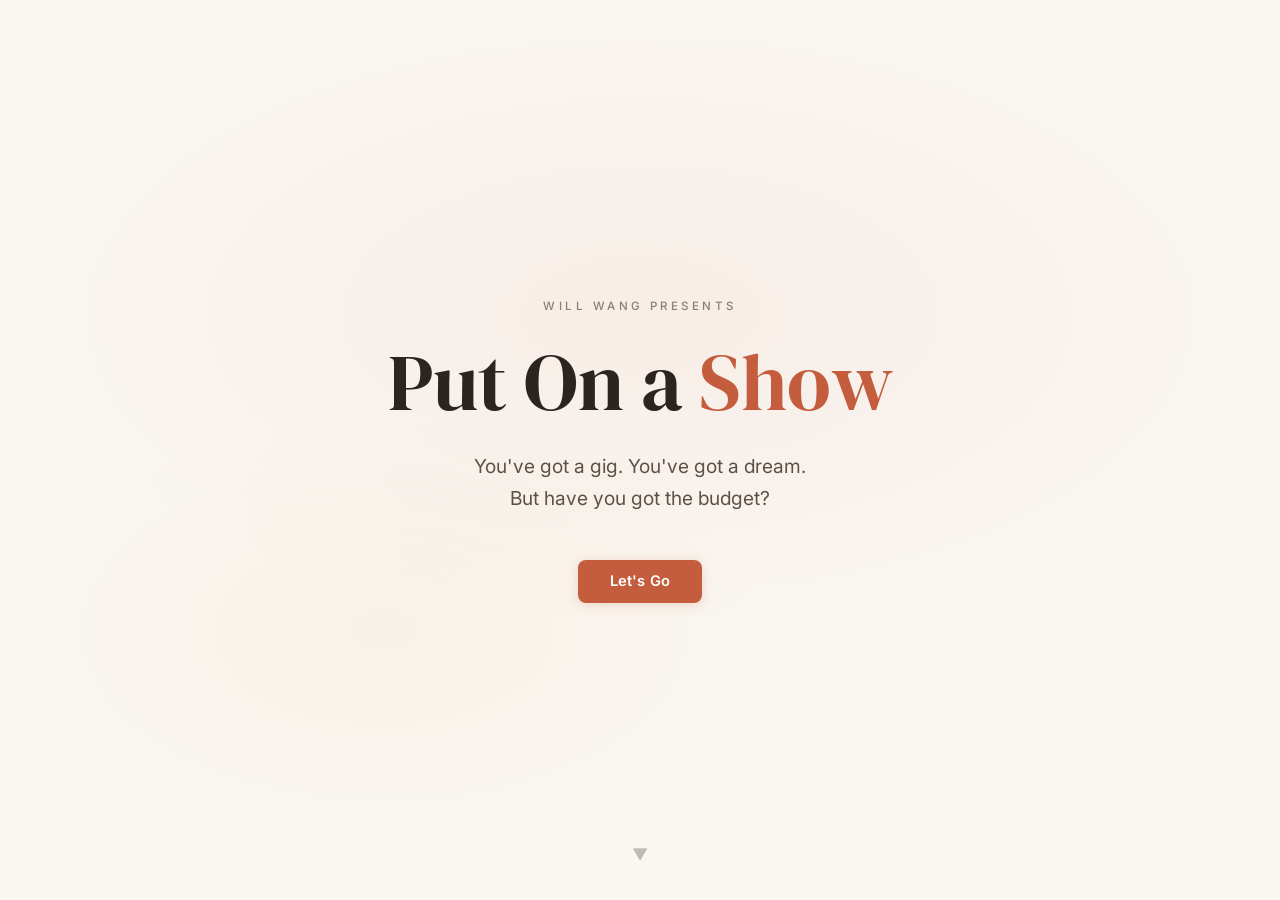
==== index.html @ 77402d0c "Initial commit" ====
<!DOCTYPE html>
<html lang="en">

<head>
  <meta charset="UTF-8">
  <meta name="viewport" content="width=device-width, initial-scale=1.0">
  <meta name="description"
    content="Will Wang - WCWP 10B — An interactive budget game where you plan a live music show as a Working Class, Successful, or Trust Fund artist.">
  <title>Show Budget — Will Wang</title>
  <link rel="preconnect" href="https://fonts.googleapis.com">
  <link rel="preconnect" href="https://fonts.gstatic.com" crossorigin>
  <link
    href="https://fonts.googleapis.com/css2?family=DM+Serif+Display&family=Inter:wght@300;400;500;600;700;800&display=swap"
    rel="stylesheet">
  <link rel="stylesheet" href="style.css">
</head>

<body>

  <!-- ===== SCREEN 1: LANDING ===== -->
  <section id="screen-landing" class="screen active">
    <div class="landing-backdrop"></div>
    <div class="landing-content">
      <p class="landing-eyebrow">Will Wang Presents</p>
      <h1 class="landing-title">Put On a <span class="accent-text">Show</span></h1>
      <p class="landing-subtitle">You've got a gig. You've got a dream.<br>But have you got the budget?</p>
      <button id="btn-start" class="btn btn-primary pulse">Let's Go</button>
    </div>
    <div class="scroll-hint">▼</div>
  </section>

  <!-- ===== SCREEN 2: CHOOSE TIER ===== -->
  <section id="screen-tier" class="screen">
    <div class="container">
      <h2 class="section-title">Who Are You?</h2>
      <p class="section-subtitle">Choose your artist identity. This determines your total budget.</p>
      <div class="tier-grid">

        <button class="tier-card" data-tier="working">
          <div class="tier-icon">🎸</div>
          <h3 class="tier-name">Working Class Artist</h3>
          <p class="tier-budget">$500</p>
          <p class="tier-desc">Hustle, DIY, and heart. Every dollar counts.</p>
        </button>

        <button class="tier-card" data-tier="successful">
          <div class="tier-icon">🎤</div>
          <h3 class="tier-name">Successful Artist</h3>
          <p class="tier-budget">$3,000</p>
          <p class="tier-desc">You've got momentum. Spend wisely, shine brighter.</p>
        </button>

        <button class="tier-card" data-tier="trustfund">
          <div class="tier-icon">💎</div>
          <h3 class="tier-name">Trust Fund Figure</h3>
          <p class="tier-budget">$10,000</p>
          <p class="tier-desc">Money isn't the issue — taste is.</p>
        </button>

      </div>
    </div>
  </section>

  <!-- ===== SCREEN 3: BUDGET ALLOCATION ===== -->
  <section id="screen-budget" class="screen">
    <div class="container">

      <!-- Top bar: tier label + budget meter -->
      <div class="budget-header">
        <div class="budget-header-left">
          <span id="budget-tier-label" class="tier-badge">Working Class</span>
          <span class="budget-label">Budget</span>
        </div>
        <div class="budget-meter-wrap">
          <div class="budget-meter">
            <div id="budget-bar" class="budget-bar" style="width:100%"></div>
          </div>
          <span id="budget-numbers" class="budget-numbers">$0 / $500</span>
        </div>
      </div>

      <h2 class="section-title">Plan Your Show</h2>
      <p class="section-subtitle">Pick a cost level for each category. Watch your budget — and your time.</p>

      <!-- Category cards generated by JS, but we define the container -->
      <div id="categories-container" class="categories-container"></div>

      <div class="budget-actions">
        <button id="btn-back-tier" class="btn btn-ghost">← Change Artist</button>
        <button id="btn-see-results" class="btn btn-primary" disabled>See Results</button>
      </div>

    </div>
  </section>

  <!-- ===== SCREEN 4: RESULTS ===== -->
  <section id="screen-results" class="screen">
    <div class="container results-container">

      <div id="results-outcome" class="results-outcome"></div>

      <div class="results-grid">
        <div class="results-card">
          <p class="results-card-label">Total Spent</p>
          <p id="results-spent" class="results-card-value">$0</p>
        </div>
        <div class="results-card">
          <p class="results-card-label">Budget</p>
          <p id="results-budget" class="results-card-value">$500</p>
        </div>
        <div class="results-card">
          <p class="results-card-label">Remaining</p>
          <p id="results-remaining" class="results-card-value">$0</p>
        </div>
        <div class="results-card">
          <p class="results-card-label">Time Invested</p>
          <p id="results-hours" class="results-card-value">0 hrs</p>
        </div>
      </div>

      <div id="results-breakdown" class="results-breakdown"></div>

      <div id="results-narrative" class="results-narrative"></div>

      <button id="btn-replay" class="btn btn-primary">Play Again</button>
    </div>
  </section>

  <script src="game.js"></script>
</body>

</html>
---- style.css ----
/* ================================================
   WCWP 10B — Show Budget Game
   Warm editorial / indie-record-store aesthetic
   ================================================ */

/* ---------- Reset & Root ---------- */
*,
*::before,
*::after {
    box-sizing: border-box;
    margin: 0;
    padding: 0
}

:root {
    --bg: #faf6f1;
    --bg-warm: #f3ece3;
    --surface: #fff;
    --surface-alt: #f7f2ec;
    --border: #e0d6ca;
    --border-light: #ebe4da;
    --text: #2c2420;
    --text-mid: #5c5047;
    --text-dim: #8a7f74;
    --accent: #c45d3e;
    /* terracotta */
    --accent-hover: #b04e32;
    --accent-soft: rgba(196, 93, 62, .08);
    --amber: #d4943a;
    --amber-soft: rgba(212, 148, 58, .10);
    --green: #3d8b5e;
    --green-soft: rgba(61, 139, 94, .08);
    --red: #b94a3a;
    --red-soft: rgba(185, 74, 58, .08);
    --yellow: #b8922d;
    --radius: 12px;
    --radius-sm: 8px;
    --font-heading: 'DM Serif Display', Georgia, serif;
    --font-body: 'Inter', system-ui, sans-serif;
    --transition: .3s ease;
}

html {
    scroll-behavior: smooth
}

body {
    font-family: var(--font-body);
    background: var(--bg);
    color: var(--text);
    min-height: 100vh;
    overflow-x: hidden;
    -webkit-font-smoothing: antialiased;
    line-height: 1.6;
}

/* ---------- Typography ---------- */
h1,
h2,
h3,
h4 {
    font-family: var(--font-heading);
    font-weight: 400;
    line-height: 1.2
}

.accent-text {
    color: var(--accent)
}

/* ---------- Screens ---------- */
.screen {
    display: none;
    min-height: 100vh;
    padding: 3rem 1.5rem;
    position: relative;
}

.screen.active {
    display: flex;
    flex-direction: column;
    align-items: center;
    justify-content: center
}

.container {
    width: 100%;
    max-width: 860px;
    margin: 0 auto
}

/* ---------- LANDING ---------- */
#screen-landing {
    overflow: hidden
}

.landing-backdrop {
    position: absolute;
    inset: 0;
    background:
        radial-gradient(ellipse 70% 50% at 50% 35%, rgba(196, 93, 62, .06), transparent 70%),
        radial-gradient(ellipse 50% 40% at 30% 70%, rgba(212, 148, 58, .05), transparent 60%);
    pointer-events: none;
}

.landing-content {
    text-align: center;
    position: relative;
    z-index: 1
}

.landing-eyebrow {
    text-transform: uppercase;
    letter-spacing: .3em;
    font-size: .72rem;
    color: var(--text-dim);
    margin-bottom: 1.2rem;
    font-family: var(--font-body);
    font-weight: 500;
}

.landing-title {
    font-size: clamp(2.8rem, 8vw, 5rem);
    margin-bottom: 1.2rem;
    color: var(--text);
}

.landing-subtitle {
    font-size: clamp(1rem, 2.5vw, 1.2rem);
    color: var(--text-mid);
    margin-bottom: 2.8rem;
    line-height: 1.7;
    max-width: 420px;
    margin-left: auto;
    margin-right: auto;
}

.scroll-hint {
    position: absolute;
    bottom: 2rem;
    left: 50%;
    transform: translateX(-50%);
    color: var(--text-dim);
    font-size: 1rem;
    opacity: .5;
    animation: bob 2.5s ease-in-out infinite;
}

@keyframes bob {

    0%,
    100% {
        transform: translateX(-50%) translateY(0)
    }

    50% {
        transform: translateX(-50%) translateY(6px)
    }
}

/* ---------- Buttons ---------- */
.btn {
    display: inline-flex;
    align-items: center;
    justify-content: center;
    font-family: var(--font-body);
    font-weight: 600;
    font-size: .92rem;
    border: none;
    border-radius: var(--radius-sm);
    cursor: pointer;
    padding: .8rem 2rem;
    transition: var(--transition);
    letter-spacing: .01em;
}

.btn-primary {
    background: var(--accent);
    color: #fff;
    box-shadow: 0 2px 12px rgba(196, 93, 62, .2);
}

.btn-primary:hover {
    background: var(--accent-hover);
    transform: translateY(-1px);
    box-shadow: 0 4px 16px rgba(196, 93, 62, .3);
}

.btn-primary:disabled {
    opacity: .35;
    pointer-events: none;
    transform: none
}

.btn-ghost {
    background: transparent;
    color: var(--text-dim);
    border: 1px solid var(--border);
}

.btn-ghost:hover {
    color: var(--text);
    border-color: var(--text-mid)
}

.pulse {
    animation: gentle-pulse 3s ease-in-out infinite;
}

@keyframes gentle-pulse {

    0%,
    100% {
        box-shadow: 0 2px 12px rgba(196, 93, 62, .2)
    }

    50% {
        box-shadow: 0 2px 20px rgba(196, 93, 62, .35)
    }
}

/* ---------- TIER SELECTION ---------- */
.section-title {
    text-align: center;
    font-size: clamp(1.8rem, 4vw, 2.4rem);
    margin-bottom: .6rem;
    color: var(--text);
}

.section-subtitle {
    text-align: center;
    color: var(--text-dim);
    margin-bottom: 2.5rem;
    font-size: 1rem;
}

.tier-grid {
    display: grid;
    grid-template-columns: repeat(auto-fit, minmax(230px, 1fr));
    gap: 1.2rem;
    margin-bottom: 2rem;
}

.tier-card {
    background: var(--surface);
    border: 2px solid var(--border-light);
    border-radius: var(--radius);
    padding: 2rem 1.4rem;
    text-align: center;
    cursor: pointer;
    transition: var(--transition);
    color: var(--text);
    font-family: var(--font-body);
    box-shadow: 0 1px 3px rgba(0, 0, 0, .04);
}

.tier-card:hover {
    transform: translateY(-4px);
    border-color: var(--accent);
    box-shadow: 0 6px 24px rgba(196, 93, 62, .1);
}

.tier-card.selected {
    border-color: var(--accent);
    background: var(--accent-soft);
    box-shadow: 0 0 0 2px var(--accent), 0 6px 24px rgba(196, 93, 62, .12);
}

.tier-icon {
    font-size: 2.4rem;
    margin-bottom: .8rem;
    display: block
}

.tier-name {
    font-size: 1.1rem;
    font-weight: 600;
    font-family: var(--font-body);
    margin-bottom: .4rem;
}

.tier-budget {
    font-size: 1.9rem;
    font-family: var(--font-heading);
    color: var(--accent);
    margin-bottom: .5rem;
}

.tier-desc {
    font-size: .85rem;
    color: var(--text-dim);
    line-height: 1.5
}

/* ---------- BUDGET ALLOCATION ---------- */
.budget-header {
    display: flex;
    align-items: center;
    gap: 1rem;
    background: var(--surface);
    border: 1px solid var(--border);
    border-radius: var(--radius);
    padding: .9rem 1.2rem;
    margin-bottom: 2rem;
    flex-wrap: wrap;
    position: sticky;
    top: 1rem;
    z-index: 10;
    box-shadow: 0 2px 8px rgba(0, 0, 0, .05);
}

.budget-header-left {
    display: flex;
    align-items: center;
    gap: .6rem;
    flex-shrink: 0
}

.tier-badge {
    background: var(--accent);
    color: #fff;
    font-size: .7rem;
    font-weight: 700;
    padding: .25rem .7rem;
    border-radius: 50px;
    text-transform: uppercase;
    letter-spacing: .06em;
}

.budget-label {
    font-weight: 600;
    font-size: .9rem;
    color: var(--text-mid)
}

.budget-meter-wrap {
    flex: 1;
    min-width: 180px;
    display: flex;
    align-items: center;
    gap: .8rem
}

.budget-meter {
    flex: 1;
    height: 8px;
    border-radius: 50px;
    background: var(--bg-warm);
    overflow: hidden;
    border: 1px solid var(--border-light);
}

.budget-bar {
    height: 100%;
    border-radius: 50px;
    background: linear-gradient(90deg, var(--amber), var(--accent));
    transition: width .5s ease, background .4s;
}

.budget-bar.over {
    background: var(--red) !important
}

.budget-numbers {
    font-size: .82rem;
    font-weight: 600;
    white-space: nowrap;
    color: var(--text-mid)
}

/* Categories */
.categories-container {
    display: flex;
    flex-direction: column;
    gap: 1.2rem;
    margin-bottom: 2rem
}

.category-card {
    background: var(--surface);
    border: 1px solid var(--border-light);
    border-radius: var(--radius);
    padding: 1.4rem;
    transition: var(--transition);
    box-shadow: 0 1px 3px rgba(0, 0, 0, .03);
}

.category-card.completed {
    border-color: var(--green);
    box-shadow: 0 0 0 1px var(--green);
    background: var(--green-soft);
}

.category-header {
    display: flex;
    align-items: center;
    gap: .7rem;
    margin-bottom: 1rem
}

.category-emoji {
    font-size: 1.4rem
}

.category-name {
    font-size: 1.1rem;
    font-family: var(--font-heading);
}

.category-hours-badge {
    margin-left: auto;
    font-size: .72rem;
    color: var(--text-dim);
    font-weight: 500;
    background: var(--surface-alt);
    padding: .2rem .6rem;
    border-radius: 50px;
    border: 1px solid var(--border-light);
}

.option-grid {
    display: grid;
    grid-template-columns: repeat(auto-fit, minmax(200px, 1fr));
    gap: .7rem
}

.option-btn {
    position: relative;
    background: var(--surface-alt);
    border: 1px solid var(--border-light);
    border-radius: var(--radius-sm);
    padding: .9rem;
    cursor: pointer;
    text-align: left;
    transition: var(--transition);
    font-family: var(--font-body);
    color: var(--text);
}

.option-btn:hover {
    border-color: var(--accent);
    background: var(--accent-soft);
}

.option-btn.selected {
    border-color: var(--accent);
    background: var(--accent-soft);
    box-shadow: 0 0 0 2px var(--accent);
}

.option-tier-label {
    font-size: .65rem;
    text-transform: uppercase;
    letter-spacing: .08em;
    color: var(--text-dim);
    margin-bottom: .3rem;
    font-weight: 600;
}

.option-cost {
    font-size: 1.2rem;
    font-weight: 700;
    margin-bottom: .25rem;
    color: var(--text)
}

.option-desc {
    font-size: .76rem;
    color: var(--text-dim);
    line-height: 1.45
}

.option-hours {
    font-size: .7rem;
    color: var(--accent);
    margin-top: .35rem;
    font-weight: 600;
}

/* Budget actions */
.budget-actions {
    display: flex;
    justify-content: space-between;
    align-items: center;
    gap: 1rem;
    flex-wrap: wrap
}

/* ---------- RESULTS ---------- */
.results-container {
    padding-top: 2rem;
    padding-bottom: 4rem
}

.results-outcome {
    text-align: center;
    margin-bottom: 2.5rem
}

.results-outcome h2 {
    font-size: clamp(1.8rem, 4vw, 2.6rem);
    margin-bottom: .8rem;
    color: var(--text);
}

.results-outcome p {
    color: var(--text-mid);
    font-size: 1rem;
    max-width: 520px;
    margin: 0 auto;
    line-height: 1.7;
}

.results-outcome .emoji-big {
    font-size: 3rem;
    display: block;
    margin-bottom: .8rem
}

.results-grid {
    display: grid;
    grid-template-columns: repeat(auto-fit, minmax(150px, 1fr));
    gap: 1rem;
    margin-bottom: 2rem;
}

.results-card {
    background: var(--surface);
    border: 1px solid var(--border-light);
    border-radius: var(--radius);
    padding: 1.2rem;
    text-align: center;
    box-shadow: 0 1px 3px rgba(0, 0, 0, .04);
}

.results-card-label {
    font-size: .72rem;
    text-transform: uppercase;
    letter-spacing: .06em;
    color: var(--text-dim);
    margin-bottom: .35rem;
    font-weight: 600;
}

.results-card-value {
    font-size: 1.5rem;
    font-weight: 700;
    font-family: var(--font-heading)
}

.results-card-value.green {
    color: var(--green)
}

.results-card-value.red {
    color: var(--red)
}

.results-card-value.yellow {
    color: var(--yellow)
}

/* Breakdown table */
.results-breakdown {
    background: var(--surface);
    border: 1px solid var(--border-light);
    border-radius: var(--radius);
    padding: 1.2rem;
    margin-bottom: 1.5rem;
    overflow-x: auto;
    box-shadow: 0 1px 3px rgba(0, 0, 0, .04);
}

.results-breakdown h3 {
    font-size: 1rem;
    margin-bottom: .8rem;
    font-family: var(--font-heading);
}

.breakdown-table {
    width: 100%;
    border-collapse: collapse;
    font-size: .85rem
}

.breakdown-table th {
    text-align: left;
    color: var(--text-dim);
    font-weight: 600;
    padding: .45rem .5rem;
    border-bottom: 1px solid var(--border);
    text-transform: uppercase;
    font-size: .68rem;
    letter-spacing: .06em;
}

.breakdown-table td {
    padding: .55rem .5rem;
    border-bottom: 1px solid var(--border-light)
}

.breakdown-table tr:last-child td {
    border-bottom: none;
    font-weight: 700
}

/* Narrative */
.results-narrative {
    background: var(--surface-alt);
    border: 1px solid var(--border-light);
    border-left: 3px solid var(--accent);
    border-radius: var(--radius-sm);
    padding: 1.4rem 1.5rem;
    margin-bottom: 2rem;
    line-height: 1.75;
    font-size: .92rem;
    color: var(--text-mid);
    font-style: italic;
}

.results-narrative strong {
    color: var(--text);
    font-style: normal
}

#btn-replay {
    display: block;
    margin: 0 auto
}

/* ---------- Animations ---------- */
@keyframes fadeInUp {
    from {
        opacity: 0;
        transform: translateY(16px)
    }

    to {
        opacity: 1;
        transform: translateY(0)
    }
}

.fade-in-up {
    animation: fadeInUp .45s ease both
}

.delay-1 {
    animation-delay: .06s
}

.delay-2 {
    animation-delay: .12s
}

.delay-3 {
    animation-delay: .18s
}

.delay-4 {
    animation-delay: .24s
}

.delay-5 {
    animation-delay: .30s
}

/* ---------- Responsive ---------- */
@media(max-width:600px) {
    .budget-header {
        flex-direction: column;
        align-items: stretch
    }

    .budget-header-left {
        justify-content: center
    }

    .option-grid {
        grid-template-columns: 1fr
    }

    .results-grid {
        grid-template-columns: repeat(2, 1fr)
    }

    .tier-grid {
        grid-template-columns: 1fr
    }
}
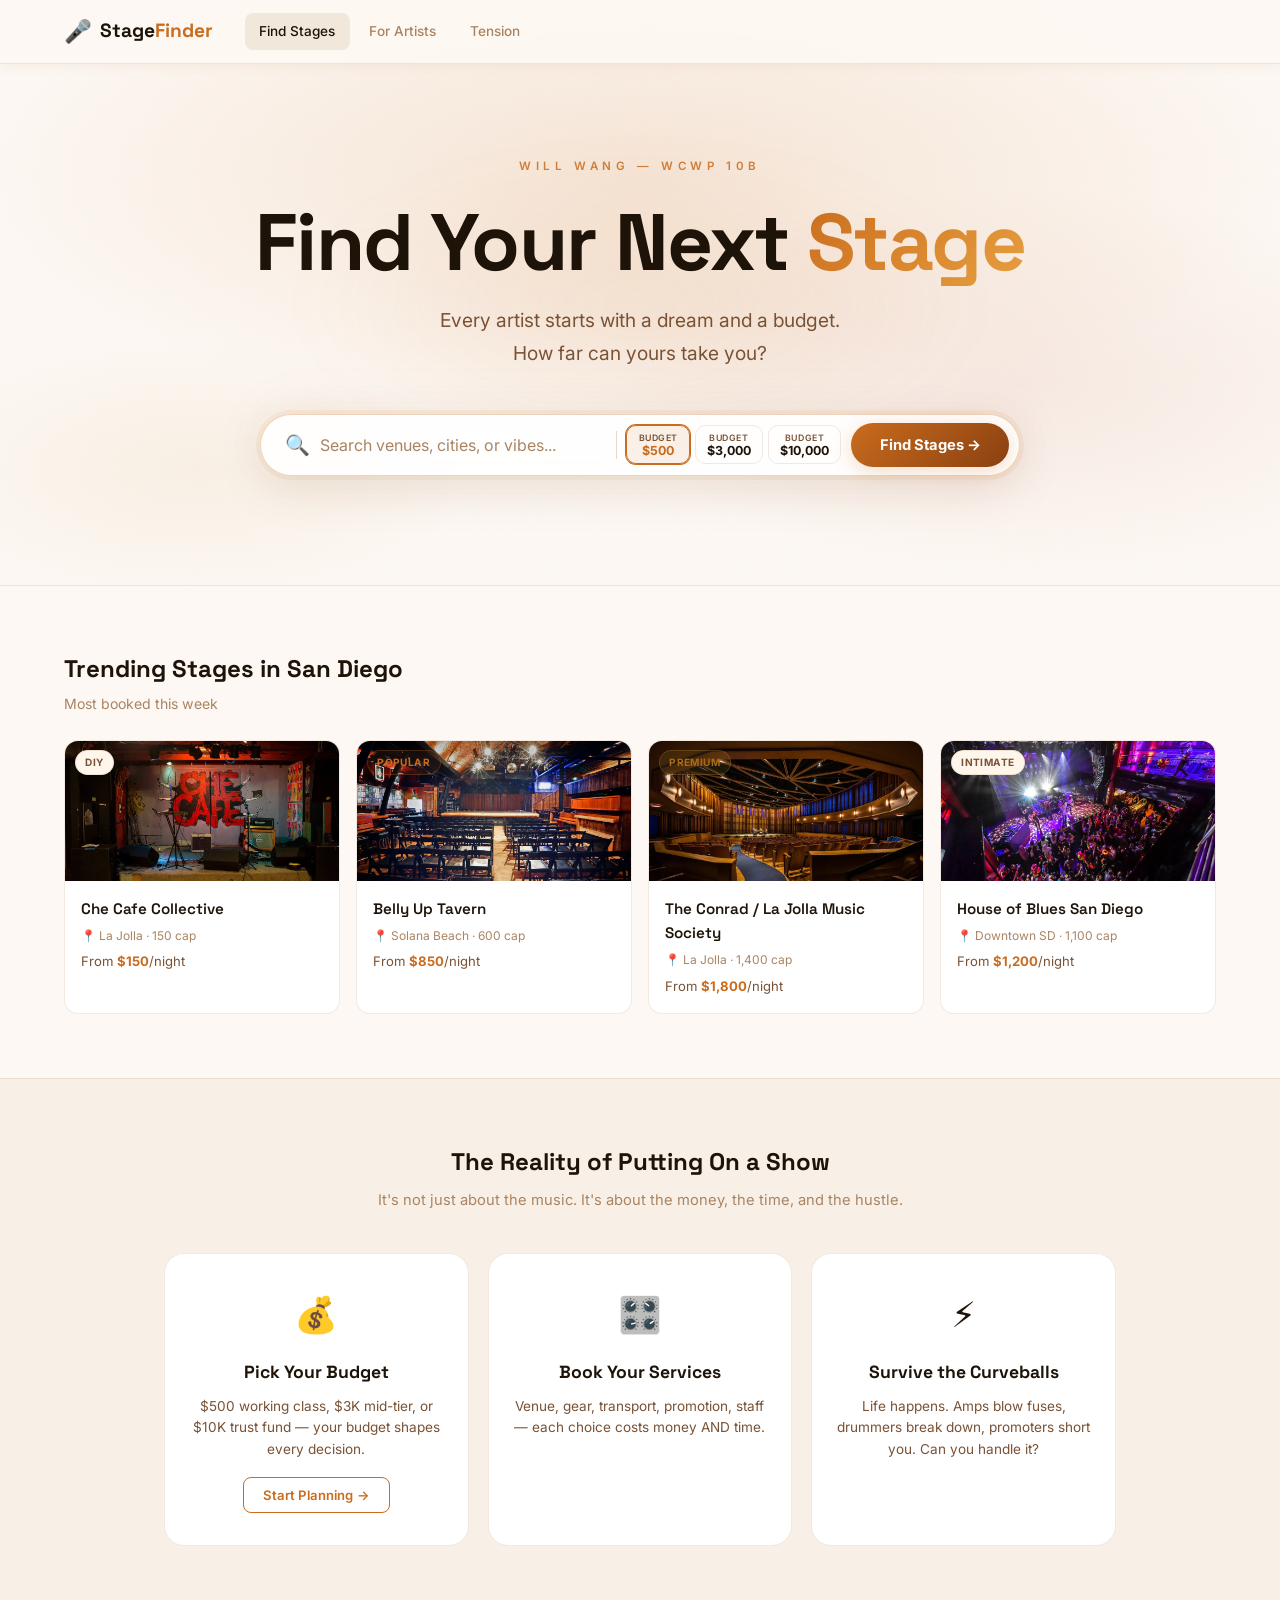
==== commit bd6a9b56: "Update to StageFinder V3: Redesign of game logic and UI for venue-booking platform, including new ve" ====
--- a/index.html
+++ b/index.html
@@ -2,131 +2,376 @@
 <html lang="en">
 
 <head>
-  <meta charset="UTF-8">
-  <meta name="viewport" content="width=device-width, initial-scale=1.0">
-  <meta name="description"
-    content="Will Wang - WCWP 10B — An interactive budget game where you plan a live music show as a Working Class, Successful, or Trust Fund artist.">
-  <title>Show Budget — Will Wang</title>
-  <link rel="preconnect" href="https://fonts.googleapis.com">
-  <link rel="preconnect" href="https://fonts.gstatic.com" crossorigin>
-  <link
-    href="https://fonts.googleapis.com/css2?family=DM+Serif+Display&family=Inter:wght@300;400;500;600;700;800&display=swap"
-    rel="stylesheet">
-  <link rel="stylesheet" href="style.css">
+    <meta charset="UTF-8">
+    <meta name="viewport" content="width=device-width, initial-scale=1.0">
+    <meta name="description"
+        content="StageFinder — Find your next stage. An interactive budget experience exploring the economics of live music.">
+    <title>StageFinder — Find Your Stage</title>
+    <link rel="preconnect" href="https://fonts.googleapis.com">
+    <link rel="preconnect" href="https://fonts.gstatic.com" crossorigin>
+    <link
+        href="https://fonts.googleapis.com/css2?family=Space+Grotesk:wght@400;500;600;700&family=Inter:wght@300;400;500;600;700;800&display=swap"
+        rel="stylesheet">
+    <link rel="stylesheet" href="style.css">
 </head>
 
 <body>
 
-  <!-- ===== SCREEN 1: LANDING ===== -->
-  <section id="screen-landing" class="screen active">
-    <div class="landing-backdrop"></div>
-    <div class="landing-content">
-      <p class="landing-eyebrow">Will Wang Presents</p>
-      <h1 class="landing-title">Put On a <span class="accent-text">Show</span></h1>
-      <p class="landing-subtitle">You've got a gig. You've got a dream.<br>But have you got the budget?</p>
-      <button id="btn-start" class="btn btn-primary pulse">Let's Go</button>
-    </div>
-    <div class="scroll-hint">▼</div>
-  </section>
-
-  <!-- ===== SCREEN 2: CHOOSE TIER ===== -->
-  <section id="screen-tier" class="screen">
-    <div class="container">
-      <h2 class="section-title">Who Are You?</h2>
-      <p class="section-subtitle">Choose your artist identity. This determines your total budget.</p>
-      <div class="tier-grid">
-
-        <button class="tier-card" data-tier="working">
-          <div class="tier-icon">🎸</div>
-          <h3 class="tier-name">Working Class Artist</h3>
-          <p class="tier-budget">$500</p>
-          <p class="tier-desc">Hustle, DIY, and heart. Every dollar counts.</p>
-        </button>
-
-        <button class="tier-card" data-tier="successful">
-          <div class="tier-icon">🎤</div>
-          <h3 class="tier-name">Successful Artist</h3>
-          <p class="tier-budget">$3,000</p>
-          <p class="tier-desc">You've got momentum. Spend wisely, shine brighter.</p>
-        </button>
-
-        <button class="tier-card" data-tier="trustfund">
-          <div class="tier-icon">💎</div>
-          <h3 class="tier-name">Trust Fund Figure</h3>
-          <p class="tier-budget">$10,000</p>
-          <p class="tier-desc">Money isn't the issue — taste is.</p>
-        </button>
-
-      </div>
-    </div>
-  </section>
-
-  <!-- ===== SCREEN 3: BUDGET ALLOCATION ===== -->
-  <section id="screen-budget" class="screen">
-    <div class="container">
-
-      <!-- Top bar: tier label + budget meter -->
-      <div class="budget-header">
-        <div class="budget-header-left">
-          <span id="budget-tier-label" class="tier-badge">Working Class</span>
-          <span class="budget-label">Budget</span>
-        </div>
-        <div class="budget-meter-wrap">
-          <div class="budget-meter">
-            <div id="budget-bar" class="budget-bar" style="width:100%"></div>
-          </div>
-          <span id="budget-numbers" class="budget-numbers">$0 / $500</span>
-        </div>
-      </div>
-
-      <h2 class="section-title">Plan Your Show</h2>
-      <p class="section-subtitle">Pick a cost level for each category. Watch your budget — and your time.</p>
-
-      <!-- Category cards generated by JS, but we define the container -->
-      <div id="categories-container" class="categories-container"></div>
-
-      <div class="budget-actions">
-        <button id="btn-back-tier" class="btn btn-ghost">← Change Artist</button>
-        <button id="btn-see-results" class="btn btn-primary" disabled>See Results</button>
-      </div>
-
-    </div>
-  </section>
-
-  <!-- ===== SCREEN 4: RESULTS ===== -->
-  <section id="screen-results" class="screen">
-    <div class="container results-container">
-
-      <div id="results-outcome" class="results-outcome"></div>
-
-      <div class="results-grid">
-        <div class="results-card">
-          <p class="results-card-label">Total Spent</p>
-          <p id="results-spent" class="results-card-value">$0</p>
-        </div>
-        <div class="results-card">
-          <p class="results-card-label">Budget</p>
-          <p id="results-budget" class="results-card-value">$500</p>
-        </div>
-        <div class="results-card">
-          <p class="results-card-label">Remaining</p>
-          <p id="results-remaining" class="results-card-value">$0</p>
-        </div>
-        <div class="results-card">
-          <p class="results-card-label">Time Invested</p>
-          <p id="results-hours" class="results-card-value">0 hrs</p>
-        </div>
-      </div>
-
-      <div id="results-breakdown" class="results-breakdown"></div>
-
-      <div id="results-narrative" class="results-narrative"></div>
-
-      <button id="btn-replay" class="btn btn-primary">Play Again</button>
-    </div>
-  </section>
-
-  <script src="game.js"></script>
+    <!-- ===== NAVBAR ===== -->
+    <nav class="navbar">
+        <div class="nav-inner">
+            <a href="#" class="nav-logo">
+                <span class="logo-icon">🎤</span>
+                <span class="logo-text">Stage<span class="logo-accent">Finder</span></span>
+            </a>
+            <div class="nav-links">
+                <a href="#" class="nav-link active" id="nav-find">Find Stages</a>
+                <a href="#" class="nav-link" id="nav-artists">For Artists</a>
+                <a href="#" class="nav-link" id="nav-tension">Tension</a>
+            </div>
+        </div>
+    </nav>
+
+    <!-- ===== SCREEN 1: HERO LANDING ===== -->
+    <section id="screen-landing" class="screen active">
+        <div class="hero">
+            <div class="hero-bg"></div>
+            <div class="noise-overlay"></div>
+            <div class="hero-content">
+                <p class="hero-eyebrow">Will Wang — WCWP 10B</p>
+                <h1 class="hero-title">Find Your Next <span class="accent-gradient">Stage</span></h1>
+                <p class="hero-subtitle">Every artist starts with a dream and a budget.<br>How far can yours take you?
+                </p>
+
+                <!-- Zillow-style search bar -->
+                <div class="search-bar">
+                    <div class="search-icon">🔍</div>
+                    <input type="text" class="search-input" placeholder="Search venues, cities, or vibes..."
+                        id="search-input" readonly>
+                    <div class="search-divider"></div>
+                    <div class="search-filters">
+                        <button class="filter-btn active" data-tier="working">
+                            <span class="filter-label">Budget</span>
+                            <span class="filter-value">$500</span>
+                        </button>
+                        <button class="filter-btn" data-tier="successful">
+                            <span class="filter-label">Budget</span>
+                            <span class="filter-value">$3,000</span>
+                        </button>
+                        <button class="filter-btn" data-tier="trustfund">
+                            <span class="filter-label">Budget</span>
+                            <span class="filter-value">$10,000</span>
+                        </button>
+                    </div>
+                    <button id="btn-search" class="search-cta">Find Stages →</button>
+                </div>
+
+                <!-- Venue type pills -->
+            </div>
+        </div>
+
+        <!-- Featured venues carousel (decorative) -->
+        <div class="featured-section">
+            <div class="featured-inner">
+                <h2 class="featured-title">Trending Stages in San Diego</h2>
+                <p class="featured-subtitle">Most booked this week</p>
+                <div class="venue-carousel">
+                    <div class="venue-card-preview">
+                        <div class="venue-img">
+                            <img src="assets/Che Cafe.jpeg" alt="Che Cafe Collective" />
+                            <span class="venue-badge">DIY</span>
+                        </div>
+                        <div class="venue-card-body">
+                            <h3>Che Cafe Collective</h3>
+                            <p class="venue-meta">📍 La Jolla · 150 cap</p>
+                            <p class="venue-price">From <strong>$150</strong>/night</p>
+                        </div>
+                    </div>
+                    <div class="venue-card-preview">
+                        <div class="venue-img">
+                            <img src="assets/Belly Up Tavern.jpg" alt="Belly Up Tavern" />
+                            <span class="venue-badge hot">Popular</span>
+                        </div>
+                        <div class="venue-card-body">
+                            <h3>Belly Up Tavern</h3>
+                            <p class="venue-meta">📍 Solana Beach · 600 cap</p>
+                            <p class="venue-price">From <strong>$850</strong>/night</p>
+                        </div>
+                    </div>
+                    <div class="venue-card-preview">
+                        <div class="venue-img">
+                            <img src="assets/The Conrad.jpeg" alt="The Conrad / La Jolla Music Society" />
+                            <span class="venue-badge premium">Premium</span>
+                        </div>
+                        <div class="venue-card-body">
+                            <h3>The Conrad / La Jolla Music Society</h3>
+                            <p class="venue-meta">📍 La Jolla · 1,400 cap</p>
+                            <p class="venue-price">From <strong>$1,800</strong>/night</p>
+                        </div>
+                    </div>
+                    <div class="venue-card-preview">
+                        <div class="venue-img">
+                            <img src="assets/House of Blues.jpg" alt="House of Blues San Diego" />
+                            <span class="venue-badge">Intimate</span>
+                        </div>
+                        <div class="venue-card-body">
+                            <h3>House of Blues San Diego</h3>
+                            <p class="venue-meta">📍 Downtown SD · 1,100 cap</p>
+                            <p class="venue-price">From <strong>$1,200</strong>/night</p>
+                        </div>
+                    </div>
+                </div>
+            </div>
+        </div>
+
+        <!-- How it works section (like Zillow's Buy/Rent/Sell cards) -->
+        <div class="how-section">
+            <div class="how-inner">
+                <h2 class="how-title">The Reality of Putting On a Show</h2>
+                <p class="how-subtitle">It's not just about the music. It's about the money, the time, and the hustle.
+                </p>
+                <div class="how-grid">
+                    <div class="how-card">
+                        <div class="how-emoji">💰</div>
+                        <h3>Pick Your Budget</h3>
+                        <p>$500 working class, $3K mid-tier, or $10K trust fund — your budget shapes every decision.</p>
+                        <button class="btn btn-outline" id="btn-start">Start Planning →</button>
+                    </div>
+                    <div class="how-card">
+                        <div class="how-emoji">🎛️</div>
+                        <h3>Book Your Services</h3>
+                        <p>Venue, gear, transport, promotion, staff — each choice costs money AND time.</p>
+                    </div>
+                    <div class="how-card">
+                        <div class="how-emoji">⚡</div>
+                        <h3>Survive the Curveballs</h3>
+                        <p>Life happens. Amps blow fuses, drummers break down, promoters short you. Can you handle it?
+                        </p>
+                    </div>
+                </div>
+            </div>
+        </div>
+    </section>
+
+    <!-- ===== SCREEN 2: BOOKING PAGE (Budget Allocation) ===== -->
+    <section id="screen-booking" class="screen">
+        <div class="noise-overlay"></div>
+        <div class="booking-layout">
+
+            <!-- Left: Sticky budget sidebar -->
+            <aside class="booking-sidebar">
+                <div class="sidebar-card">
+                    <div class="sidebar-header">
+                        <h3 class="sidebar-title">Your Booking</h3>
+                        <button id="btn-change-search" class="sidebar-change">← New Search</button>
+                    </div>
+
+                    <!-- Tier tabs -->
+                    <div class="tier-tabs" id="tier-tabs">
+                        <button class="tier-tab selected" data-tier="working">
+                            <span class="tab-emoji">🎸</span>
+                            <span class="tab-label">Working Class</span>
+                            <span class="tab-budget">$500</span>
+                        </button>
+                        <button class="tier-tab" data-tier="successful">
+                            <span class="tab-emoji">🎤</span>
+                            <span class="tab-label">Successful</span>
+                            <span class="tab-budget">$3,000</span>
+                        </button>
+                        <button class="tier-tab" data-tier="trustfund">
+                            <span class="tab-emoji">💎</span>
+                            <span class="tab-label">Trust Fund</span>
+                            <span class="tab-budget">$10,000</span>
+                        </button>
+                    </div>
+
+                    <div class="sidebar-budget">
+                        <div class="sidebar-budget-row">
+                            <span>Budget</span>
+                            <span id="sidebar-total-budget" class="sidebar-val">$500</span>
+                        </div>
+                        <div class="sidebar-budget-row">
+                            <span>Spent</span>
+                            <span id="sidebar-spent" class="sidebar-val spent">$0</span>
+                        </div>
+                        <div class="sidebar-divider"></div>
+                        <div class="sidebar-budget-row remaining-row">
+                            <span>Remaining</span>
+                            <span id="sidebar-remaining" class="sidebar-val remaining">$500</span>
+                        </div>
+                    </div>
+
+                    <div class="sidebar-meter">
+                        <div class="sidebar-meter-bar">
+                            <div id="sidebar-bar" class="sidebar-bar-fill" style="width: 0%"></div>
+                        </div>
+                        <div class="sidebar-meter-labels">
+                            <span>0%</span>
+                            <span id="sidebar-pct">0%</span>
+                        </div>
+                    </div>
+
+                    <!-- Selection summary (filled by JS) -->
+                    <div id="sidebar-selections" class="sidebar-selections"></div>
+
+                    <button id="btn-see-results" class="btn btn-cta-full" disabled>
+                        Complete Booking →
+                    </button>
+                </div>
+            </aside>
+
+            <!-- Right: Service categories grid -->
+            <main class="booking-main">
+                <div class="booking-main-header">
+                    <h2 class="booking-title">Configure Your Show</h2>
+                    <p class="booking-subtitle">Select a package for each service. Your budget and time are on the line.
+                    </p>
+                </div>
+                <div id="categories-container" class="categories-grid"></div>
+            </main>
+
+        </div>
+    </section>
+
+    <!-- ===== SCREEN: FOR ARTISTS ===== -->
+    <section id="screen-for-artists" class="screen">
+        <div class="info-page">
+            <div class="info-page-hero">
+                <div class="hero-bg"></div>
+                <div class="noise-overlay"></div>
+                <div class="info-page-hero-content">
+                    <span class="info-page-eyebrow">🎸 For Artists</span>
+                    <h1 class="info-page-title">Built for the <span class="accent-gradient">Working Musician</span></h1>
+                    <p class="info-page-subtitle">Tools, resources, and community for artists navigating the real
+                        economics of live performance — at every level.</p>
+                    <button class="btn btn-ghost" id="btn-back-artists">← Back to StageFinder</button>
+                </div>
+            </div>
+            <div class="info-page-body">
+                <div class="info-section">
+                    <h2 class="info-section-title">Your Journey</h2>
+                    <div class="info-cards">
+                        <div class="info-card">
+                            <div class="info-card-icon">🎸</div>
+                            <h3>Artist Profiles</h3>
+                            <p>Showcase your sound, history, and upcoming shows in one place. Venues and promoters can
+                                find you directly — no middleman required.</p>
+                            <span class="info-card-tag">Coming Soon</span>
+                        </div>
+                        <div class="info-card">
+                            <div class="info-card-icon">📅</div>
+                            <h3>Tour Planning Tools</h3>
+                            <p>Map out your next run — routing, budgeting, and venue outreach. Stop guessing, start
+                                building a real itinerary that works for your budget.</p>
+                            <span class="info-card-tag">Coming Soon</span>
+                        </div>
+                        <div class="info-card">
+                            <div class="info-card-icon">💸</div>
+                            <h3>Budget Calculator</h3>
+                            <p>Know your real costs before you commit to a show date. Venue deposit, gear rental,
+                                transport, promo — it all adds up. Stop finding out the hard way.</p>
+                            <span class="info-card-tag">Try It Now</span>
+                        </div>
+                    </div>
+                </div>
+                <div class="info-section">
+                    <h2 class="info-section-title">Resources</h2>
+                    <div class="info-cards">
+                        <div class="info-card">
+                            <div class="info-card-icon">📖</div>
+                            <h3>The Indie Artist Guide</h3>
+                            <p>From DIY basement gigs to mid-size halls — a practical, unromantic handbook for artists
+                                who are figuring it out without a label or a trust fund.</p>
+                            <span class="info-card-tag">Coming Soon</span>
+                        </div>
+                        <div class="info-card">
+                            <div class="info-card-icon">🤝</div>
+                            <h3>Promoter Network</h3>
+                            <p>Connect with local bookers, promoters, and venue managers in the San Diego scene. Real
+                                contacts, real relationships, no gatekeeping.</p>
+                            <span class="info-card-tag">Coming Soon</span>
+                        </div>
+                        <div class="info-card">
+                            <div class="info-card-icon">📊</div>
+                            <h3>Revenue Breakdown Tool</h3>
+                            <p>Door splits, merch margins, streaming fractions — understand where every dollar goes and
+                                what you actually take home after a show.</p>
+                            <span class="info-card-tag">Coming Soon</span>
+                        </div>
+                    </div>
+                </div>
+            </div>
+        </div>
+    </section>
+
+    <!-- ===== SCREEN: TENSION ===== -->
+    <section id="screen-tension" class="screen">
+        <div class="info-page">
+            <div class="info-page-hero tension-hero">
+                <div class="hero-bg"></div>
+                <div class="noise-overlay"></div>
+                <div class="info-page-hero-content">
+                    <span class="info-page-eyebrow">⚡ Tension</span>
+                    <h1 class="info-page-title">The Cost of <span class="accent-gradient">Playing Live</span></h1>
+                    <p class="info-page-subtitle">A WCWP 10B research project exploring what it actually takes to put on
+                        a show in San Diego — and why your zip code, your day job, and your bank account determine
+                        everything.</p>
+                    <button class="btn btn-ghost" id="btn-back-tension">← Back to StageFinder</button>
+                </div>
+            </div>
+            <div class="info-page-body">
+                <div class="info-section">
+                    <h2 class="info-section-title">The Simulation</h2>
+                    <div class="info-cards">
+                        <div class="info-card">
+                            <div class="info-card-icon">🔍</div>
+                            <h3>Search &amp; Discover</h3>
+                            <p>Filter real San Diego venues by capacity, cost, and vibe. Every search reveals a
+                                different reality depending on your budget tier.</p>
+                        </div>
+                        <div class="info-card">
+                            <div class="info-card-icon">⚡</div>
+                            <h3>Simulate Your Show</h3>
+                            <p>Choose your services, watch your budget drain, survive the curveballs. This is what show
+                                day actually looks like — before and after things go wrong.</p>
+                        </div>
+                        <div class="info-card">
+                            <div class="info-card-icon">📊</div>
+                            <h3>Compare Tiers</h3>
+                            <p>See the same show through three different financial realities. The music is the same. The
+                                experience — and the stakes — couldn't be more different.</p>
+                        </div>
+                    </div>
+                </div>
+                <div class="info-section">
+                    <h2 class="info-section-title">The Research</h2>
+                    <div class="info-cards">
+                        <div class="info-card">
+                            <div class="info-card-icon">🎓</div>
+                            <h3>WCWP 10B Research</h3>
+                            <p>An interactive study on the economic barriers facing working class musicians in San Diego
+                                — who gets to perform, who doesn't, and why the gap keeps growing.</p>
+                        </div>
+                        <div class="info-card">
+                            <div class="info-card-icon">🗺️</div>
+                            <h3>San Diego Scene</h3>
+                            <p>The local music ecosystem — from the Che Cafe to the Conrad — and what the survival of
+                                each venue says about access, community, and money in live music.</p>
+                        </div>
+                        <div class="info-card">
+                            <div class="info-card-icon">🏚️</div>
+                            <h3>DIY or Die</h3>
+                            <p>When you can't afford a booker, a manager, or a sound engineer, you become all three.
+                                What does that labor actually cost, and who's paying for it?</p>
+                        </div>
+                    </div>
+                </div>
+            </div>
+        </div>
+    </section>
+
+    <script src="game.js"></script>
+
 </body>
 
 </html>
--- a/style.css
+++ b/style.css
@@ -1,6 +1,6 @@
 /* ================================================
-   WCWP 10B — Show Budget Game
-   Warm editorial / indie-record-store aesthetic
+   StageFinder — V3  •  Venue-Booking Platform
+   Light warm linen & amber aesthetic
    ================================================ */
 
 /* ---------- Reset & Root ---------- */
@@ -9,39 +9,49 @@
 *::after {
     box-sizing: border-box;
     margin: 0;
-    padding: 0
+    padding: 0;
 }
 
 :root {
-    --bg: #faf6f1;
-    --bg-warm: #f3ece3;
-    --surface: #fff;
-    --surface-alt: #f7f2ec;
-    --border: #e0d6ca;
-    --border-light: #ebe4da;
-    --text: #2c2420;
-    --text-mid: #5c5047;
-    --text-dim: #8a7f74;
-    --accent: #c45d3e;
-    /* terracotta */
-    --accent-hover: #b04e32;
-    --accent-soft: rgba(196, 93, 62, .08);
-    --amber: #d4943a;
-    --amber-soft: rgba(212, 148, 58, .10);
-    --green: #3d8b5e;
-    --green-soft: rgba(61, 139, 94, .08);
-    --red: #b94a3a;
-    --red-soft: rgba(185, 74, 58, .08);
-    --yellow: #b8922d;
-    --radius: 12px;
-    --radius-sm: 8px;
-    --font-heading: 'DM Serif Display', Georgia, serif;
+    --bg: #fdf8f3;
+    --bg-elevated: #f8f0e6;
+    --surface: #ffffff;
+    --surface-alt: #fef5eb;
+    --surface-hover: #fdeedd;
+    --border: rgba(150, 90, 35, .13);
+    --border-hover: rgba(150, 90, 35, .24);
+
+    --text: #1e1308;
+    --text-mid: #7a5235;
+    --text-dim: #aa8462;
+
+    --accent: #c96c1e;
+    --accent-hover: #b05a10;
+    --accent-soft: rgba(201, 108, 30, .10);
+    --accent-glow: rgba(201, 108, 30, .24);
+
+    --blue: #b85030;
+    --blue-soft: rgba(184, 80, 48, .10);
+
+    --green: #3a9660;
+    --green-soft: rgba(58, 150, 96, .10);
+    --red: #c03838;
+    --red-soft: rgba(192, 56, 56, .10);
+    --yellow: #c8880a;
+    --gold: #a86c18;
+
+    --radius: 14px;
+    --radius-sm: 10px;
+    --radius-lg: 20px;
+    --font-heading: 'Space Grotesk', system-ui, sans-serif;
     --font-body: 'Inter', system-ui, sans-serif;
-    --transition: .3s ease;
+    --transition: .25s ease;
+    --glass: rgba(253, 248, 243, .92);
+    --nav-height: 64px;
 }
 
 html {
-    scroll-behavior: smooth
+    scroll-behavior: smooth;
 }
 
 body {
@@ -54,380 +64,1111 @@
     line-height: 1.6;
 }
 
-/* ---------- Typography ---------- */
-h1,
-h2,
-h3,
-h4 {
-    font-family: var(--font-heading);
-    font-weight: 400;
-    line-height: 1.2
-}
-
-.accent-text {
-    color: var(--accent)
-}
-
-/* ---------- Screens ---------- */
-.screen {
-    display: none;
-    min-height: 100vh;
-    padding: 3rem 1.5rem;
-    position: relative;
-}
-
-.screen.active {
-    display: flex;
-    flex-direction: column;
-    align-items: center;
-    justify-content: center
-}
-
-.container {
-    width: 100%;
-    max-width: 860px;
-    margin: 0 auto
-}
-
-/* ---------- LANDING ---------- */
-#screen-landing {
-    overflow: hidden
-}
-
-.landing-backdrop {
+.noise-overlay {
     position: absolute;
     inset: 0;
-    background:
-        radial-gradient(ellipse 70% 50% at 50% 35%, rgba(196, 93, 62, .06), transparent 70%),
-        radial-gradient(ellipse 50% 40% at 30% 70%, rgba(212, 148, 58, .05), transparent 60%);
     pointer-events: none;
-}
-
-.landing-content {
-    text-align: center;
+    z-index: 0;
+    opacity: .025;
+    mix-blend-mode: multiply;
+    background-image: url("data:image/svg+xml,%3Csvg viewBox='0 0 256 256' xmlns='http://www.w3.org/2000/svg'%3E%3Cfilter id='n'%3E%3CfeTurbulence type='fractalNoise' baseFrequency='.85' numOctaves='4' stitchTiles='stitch'/%3E%3C/filter%3E%3Crect width='100%25' height='100%25' filter='url(%23n)'/%3E%3C/svg%3E");
+    background-repeat: repeat;
+    background-size: 200px;
+}
+
+/* ---------- NAVBAR ---------- */
+.navbar {
+    position: fixed;
+    top: 0;
+    left: 0;
+    right: 0;
+    z-index: 100;
+    height: var(--nav-height);
+    background: rgba(253, 248, 243, .94);
+    backdrop-filter: blur(20px);
+    -webkit-backdrop-filter: blur(20px);
+    border-bottom: 1px solid var(--border);
+    box-shadow: 0 1px 12px rgba(150, 90, 35, .08);
+}
+
+.nav-inner {
+    max-width: 1200px;
+    margin: 0 auto;
+    height: 100%;
+    display: flex;
+    align-items: center;
+    padding: 0 1.5rem;
+    gap: 2rem;
+}
+
+.nav-logo {
+    display: flex;
+    align-items: center;
+    gap: .5rem;
+    text-decoration: none;
+    color: var(--text);
+    font-family: var(--font-heading);
+    font-weight: 700;
+    font-size: 1.2rem;
+    flex-shrink: 0;
+}
+
+.logo-icon {
+    font-size: 1.4rem;
+}
+
+.logo-accent {
+    color: var(--accent);
+}
+
+.nav-links {
+    display: flex;
+    gap: .3rem;
+    flex: 1;
+}
+
+.nav-link {
+    color: var(--text-dim);
+    text-decoration: none;
+    font-size: .85rem;
+    font-weight: 500;
+    padding: .5rem .9rem;
+    border-radius: 8px;
+    transition: var(--transition);
+}
+
+.nav-link:hover {
+    color: var(--text);
+    background: rgba(150, 90, 35, .07);
+}
+
+.nav-link.active {
+    color: var(--text);
+    background: rgba(150, 90, 35, .11);
+}
+
+/* ---------- NAV DROPDOWN ---------- */
+.nav-dropdown {
     position: relative;
-    z-index: 1
-}
-
-.landing-eyebrow {
-    text-transform: uppercase;
-    letter-spacing: .3em;
-    font-size: .72rem;
-    color: var(--text-dim);
-    margin-bottom: 1.2rem;
-    font-family: var(--font-body);
-    font-weight: 500;
-}
-
-.landing-title {
-    font-size: clamp(2.8rem, 8vw, 5rem);
-    margin-bottom: 1.2rem;
-    color: var(--text);
-}
-
-.landing-subtitle {
-    font-size: clamp(1rem, 2.5vw, 1.2rem);
-    color: var(--text-mid);
-    margin-bottom: 2.8rem;
-    line-height: 1.7;
-    max-width: 420px;
-    margin-left: auto;
-    margin-right: auto;
-}
-
-.scroll-hint {
+}
+
+.nav-link-dropdown {
+    display: flex;
+    align-items: center;
+    gap: .25rem;
+    cursor: pointer;
+}
+
+.dropdown-panel {
+    display: none;
     position: absolute;
-    bottom: 2rem;
+    top: calc(100% + 1rem);
     left: 50%;
     transform: translateX(-50%);
-    color: var(--text-dim);
-    font-size: 1rem;
-    opacity: .5;
-    animation: bob 2.5s ease-in-out infinite;
-}
-
-@keyframes bob {
-
-    0%,
-    100% {
-        transform: translateX(-50%) translateY(0)
-    }
-
-    50% {
-        transform: translateX(-50%) translateY(6px)
-    }
-}
-
-/* ---------- Buttons ---------- */
+    width: 520px;
+    background: rgba(255, 252, 248, 0.98);
+    backdrop-filter: blur(24px);
+    -webkit-backdrop-filter: blur(24px);
+    border: 1px solid var(--border-hover);
+    border-radius: var(--radius-lg);
+    box-shadow: 0 20px 60px rgba(100, 55, 15, .14), 0 0 0 1px rgba(150, 90, 35, .06);
+    padding: 1.4rem;
+    gap: 1rem;
+    grid-template-columns: 1fr 1fr;
+    z-index: 200;
+    opacity: 0;
+    transform: translateX(-50%) translateY(-8px);
+    transition: opacity .2s ease, transform .2s ease;
+    pointer-events: none;
+}
+
+.nav-dropdown:hover .dropdown-panel {
+    display: grid;
+    opacity: 1;
+    transform: translateX(-50%) translateY(0);
+    pointer-events: auto;
+    animation: dropdown-in .18s ease forwards;
+}
+
+@keyframes dropdown-in {
+    from {
+        opacity: 0;
+        transform: translateX(-50%) translateY(-8px);
+    }
+
+    to {
+        opacity: 1;
+        transform: translateX(-50%) translateY(0);
+    }
+}
+
+.dropdown-col {
+    display: flex;
+    flex-direction: column;
+    gap: .6rem;
+}
+
+.dropdown-label {
+    font-size: .65rem;
+    font-weight: 700;
+    text-transform: uppercase;
+    letter-spacing: .1em;
+    color: var(--text-dim);
+    margin-bottom: .2rem;
+}
+
+.dropdown-item {
+    display: flex;
+    align-items: flex-start;
+    gap: .75rem;
+    padding: .6rem .7rem;
+    border-radius: 10px;
+    transition: background .15s ease;
+    cursor: pointer;
+}
+
+.dropdown-item:hover {
+    background: rgba(150, 90, 35, .06);
+}
+
+.dropdown-icon {
+    font-size: 1.2rem;
+    flex-shrink: 0;
+    margin-top: .05rem;
+}
+
+.dropdown-item strong {
+    display: block;
+    font-size: .82rem;
+    font-weight: 600;
+    color: var(--text);
+    margin-bottom: .15rem;
+}
+
+.dropdown-item p {
+    font-size: .72rem;
+    color: var(--text-dim);
+    line-height: 1.45;
+    margin: 0;
+}
+
 .btn {
     display: inline-flex;
     align-items: center;
     justify-content: center;
     font-family: var(--font-body);
     font-weight: 600;
-    font-size: .92rem;
+    font-size: .85rem;
     border: none;
     border-radius: var(--radius-sm);
     cursor: pointer;
-    padding: .8rem 2rem;
+    padding: .6rem 1.4rem;
     transition: var(--transition);
     letter-spacing: .01em;
 }
 
-.btn-primary {
+.btn-ghost-nav {
+    background: transparent;
+    color: var(--text-mid);
+}
+
+.btn-ghost-nav:hover {
+    color: var(--text);
+}
+
+.btn-nav-primary {
     background: var(--accent);
     color: #fff;
-    box-shadow: 0 2px 12px rgba(196, 93, 62, .2);
+    border-radius: 8px;
+    padding: .55rem 1.2rem;
+}
+
+.btn-nav-primary:hover {
+    background: var(--accent-hover);
+}
+
+.btn-primary {
+    background: linear-gradient(135deg, var(--accent), #8a4010);
+    color: #fff;
+    box-shadow: 0 4px 20px var(--accent-glow);
 }
 
 .btn-primary:hover {
-    background: var(--accent-hover);
-    transform: translateY(-1px);
-    box-shadow: 0 4px 16px rgba(196, 93, 62, .3);
-}
-
-.btn-primary:disabled {
-    opacity: .35;
-    pointer-events: none;
-    transform: none
+    transform: translateY(-2px);
+    box-shadow: 0 8px 30px rgba(201, 108, 30, .38);
 }
 
 .btn-ghost {
     background: transparent;
-    color: var(--text-dim);
-    border: 1px solid var(--border);
+    color: var(--text-mid);
+    border: 1px solid var(--border);
+    backdrop-filter: blur(8px);
 }
 
 .btn-ghost:hover {
     color: var(--text);
-    border-color: var(--text-mid)
-}
-
-.pulse {
-    animation: gentle-pulse 3s ease-in-out infinite;
-}
-
-@keyframes gentle-pulse {
+    border-color: var(--border-hover);
+    background: rgba(150, 90, 35, .05);
+}
+
+.btn-ghost.copied {
+    color: var(--green);
+    border-color: rgba(58, 150, 96, .30);
+    background: var(--green-soft);
+}
+
+.btn-outline {
+    background: transparent;
+    color: var(--accent);
+    border: 1px solid var(--accent);
+    border-radius: 8px;
+    padding: .55rem 1.2rem;
+    font-size: .82rem;
+}
+
+.btn-outline:hover {
+    background: var(--accent-soft);
+}
+
+.btn-cta-full {
+    width: 100%;
+    background: linear-gradient(135deg, var(--accent), #8a4010);
+    color: #fff;
+    font-weight: 700;
+    padding: .9rem 1.5rem;
+    border-radius: var(--radius-sm);
+    border: none;
+    cursor: pointer;
+    font-family: var(--font-body);
+    font-size: .9rem;
+    box-shadow: 0 4px 20px var(--accent-glow);
+    transition: var(--transition);
+}
+
+.btn-cta-full:hover {
+    transform: translateY(-2px);
+    box-shadow: 0 8px 30px rgba(201, 108, 30, .38);
+}
+
+.btn-cta-full:disabled {
+    opacity: .3;
+    pointer-events: none;
+    transform: none;
+}
+
+/* ---------- Screens ---------- */
+.screen {
+    display: none;
+    position: relative;
+}
+
+.screen.active {
+    display: block;
+}
+
+.container {
+    width: 100%;
+    max-width: 900px;
+    margin: 0 auto;
+    padding: 0 1.5rem;
+    position: relative;
+    z-index: 1;
+}
+
+/* ---------- HERO ---------- */
+.hero {
+    position: relative;
+    min-height: 65vh;
+    display: flex;
+    align-items: center;
+    justify-content: center;
+    padding: calc(var(--nav-height) + 2.5rem) 1.5rem 3.5rem;
+    overflow: hidden;
+}
+
+.hero-bg {
+    position: absolute;
+    inset: 0;
+    background:
+        radial-gradient(ellipse 80% 65% at 50% 30%, rgba(201, 108, 30, .14), transparent 65%),
+        radial-gradient(ellipse 55% 55% at 80% 65%, rgba(184, 80, 48, .09), transparent 60%),
+        radial-gradient(ellipse 45% 45% at 15% 80%, rgba(201, 146, 58, .08), transparent 50%);
+    animation: hero-drift 15s ease-in-out infinite alternate;
+}
+
+/* Central glow ring behind search */
+.hero-bg::after {
+    content: '';
+    position: absolute;
+    left: 50%;
+    top: 52%;
+    transform: translate(-50%, -50%);
+    width: 680px;
+    height: 280px;
+    background: radial-gradient(ellipse, rgba(201, 108, 30, .11) 0%, transparent 70%);
+    border-radius: 50%;
+    filter: blur(32px);
+    pointer-events: none;
+}
+
+@keyframes hero-drift {
+    0% {
+        transform: scale(1) translate(0, 0);
+    }
+
+    100% {
+        transform: scale(1.04) translate(8px, -4px);
+    }
+}
+
+.hero-content {
+    position: relative;
+    z-index: 1;
+    max-width: 820px;
+    width: 100%;
+    text-align: center;
+}
+
+.hero-eyebrow {
+    text-transform: uppercase;
+    letter-spacing: .4em;
+    font-size: .72rem;
+    color: var(--accent);
+    margin-bottom: 1.4rem;
+    font-weight: 600;
+    opacity: .85;
+}
+
+.hero-title {
+    font-family: var(--font-heading);
+    font-size: clamp(2.8rem, 8vw, 5rem);
+    font-weight: 800;
+    line-height: 1.1;
+    margin-bottom: 1.1rem;
+    color: var(--text);
+    letter-spacing: -.02em;
+}
+
+.accent-gradient {
+    background: linear-gradient(135deg, var(--accent), #e8a040);
+    -webkit-background-clip: text;
+    -webkit-text-fill-color: transparent;
+    background-clip: text;
+}
+
+.hero-subtitle {
+    font-size: clamp(1rem, 2vw, 1.2rem);
+    color: var(--text-mid);
+    margin-bottom: 2.8rem;
+    line-height: 1.7;
+    max-width: 520px;
+    margin-left: auto;
+    margin-right: auto;
+}
+
+/* ---------- SEARCH BAR (Zillow-style) ---------- */
+.search-bar {
+    display: flex;
+    align-items: center;
+    background: rgba(255, 255, 255, 0.90);
+    border: 1.5px solid rgba(201, 108, 30, .30);
+    border-radius: 60px;
+    padding: .5rem .6rem .5rem 1.5rem;
+    gap: .6rem;
+    box-shadow:
+        0 0 0 4px rgba(201, 108, 30, .07),
+        0 12px 50px rgba(100, 55, 15, .10),
+        0 0 60px rgba(201, 108, 30, .07);
+    backdrop-filter: blur(20px);
+    -webkit-backdrop-filter: blur(20px);
+    flex-wrap: wrap;
+    max-width: 760px;
+    margin: 0 auto;
+    transition: box-shadow .3s ease, border-color .3s ease;
+}
+
+.search-bar:focus-within {
+    border-color: rgba(201, 108, 30, .55);
+    box-shadow:
+        0 0 0 4px rgba(201, 108, 30, .12),
+        0 12px 50px rgba(100, 55, 15, .12),
+        0 0 80px rgba(201, 108, 30, .12);
+}
+
+.search-icon {
+    font-size: 1.25rem;
+    flex-shrink: 0;
+}
+
+.search-input {
+    flex: 1;
+    min-width: 140px;
+    background: transparent;
+    border: none;
+    outline: none;
+    color: var(--text);
+    font-family: var(--font-body);
+    font-size: 1rem;
+    padding: .7rem 0;
+}
+
+.search-input::placeholder {
+    color: var(--text-dim);
+}
+
+.search-divider {
+    width: 1px;
+    height: 28px;
+    background: var(--border-hover);
+    flex-shrink: 0;
+}
+
+.search-filters {
+    display: flex;
+    gap: .3rem;
+    flex-shrink: 0;
+}
+
+.filter-btn {
+    display: flex;
+    flex-direction: column;
+    align-items: center;
+    background: transparent;
+    border: 1px solid var(--border);
+    border-radius: 10px;
+    padding: .35rem .7rem;
+    cursor: pointer;
+    transition: var(--transition);
+    color: var(--text-mid);
+    font-family: var(--font-body);
+    min-width: 60px;
+}
+
+.filter-btn .filter-label {
+    font-size: .55rem;
+    text-transform: uppercase;
+    letter-spacing: .06em;
+    font-weight: 600;
+}
+
+.filter-btn .filter-value {
+    font-size: .78rem;
+    font-weight: 700;
+    color: var(--text);
+}
+
+.filter-btn:hover {
+    border-color: var(--accent);
+    background: var(--accent-soft);
+}
+
+.filter-btn.active {
+    border-color: var(--accent);
+    background: var(--accent-soft);
+    box-shadow: 0 0 0 1px var(--accent);
+}
+
+.filter-btn.active .filter-value {
+    color: var(--accent);
+}
+
+.search-cta {
+    background: linear-gradient(135deg, var(--accent), #8a4010);
+    color: #fff;
+    border: none;
+    border-radius: 50px;
+    padding: .8rem 1.8rem;
+    font-family: var(--font-body);
+    font-weight: 700;
+    font-size: .92rem;
+    cursor: pointer;
+    transition: var(--transition);
+    white-space: nowrap;
+    flex-shrink: 0;
+    box-shadow: 0 4px 20px var(--accent-glow);
+    animation: cta-pulse 3s ease-in-out infinite;
+}
+
+@keyframes cta-pulse {
 
     0%,
     100% {
-        box-shadow: 0 2px 12px rgba(196, 93, 62, .2)
+        box-shadow: 0 4px 20px rgba(201, 108, 30, .38);
     }
 
     50% {
-        box-shadow: 0 2px 20px rgba(196, 93, 62, .35)
-    }
-}
-
-/* ---------- TIER SELECTION ---------- */
-.section-title {
-    text-align: center;
-    font-size: clamp(1.8rem, 4vw, 2.4rem);
-    margin-bottom: .6rem;
-    color: var(--text);
-}
-
-.section-subtitle {
-    text-align: center;
-    color: var(--text-dim);
-    margin-bottom: 2.5rem;
-    font-size: 1rem;
-}
-
-.tier-grid {
-    display: grid;
-    grid-template-columns: repeat(auto-fit, minmax(230px, 1fr));
-    gap: 1.2rem;
-    margin-bottom: 2rem;
-}
-
-.tier-card {
-    background: var(--surface);
-    border: 2px solid var(--border-light);
-    border-radius: var(--radius);
-    padding: 2rem 1.4rem;
-    text-align: center;
+        box-shadow: 0 4px 35px rgba(201, 108, 30, .60);
+    }
+}
+
+.search-cta:hover {
+    transform: scale(1.04) translateY(-1px);
+    animation: none;
+    box-shadow: 0 8px 35px rgba(201, 108, 30, .55);
+}
+
+/* Venue type pills */
+.venue-pills {
+    display: flex;
+    gap: .5rem;
+    justify-content: center;
+    margin-top: 1.5rem;
+    flex-wrap: wrap;
+}
+
+.pill {
+    font-size: .78rem;
+    font-weight: 500;
+    color: var(--text-dim);
+    padding: .45rem 1rem;
+    border: 1px solid var(--border);
+    border-radius: 50px;
     cursor: pointer;
     transition: var(--transition);
+}
+
+.pill:hover {
+    border-color: var(--border-hover);
     color: var(--text);
+    background: rgba(150, 90, 35, .06);
+}
+
+.pill.active {
+    border-color: var(--accent);
+    color: var(--accent);
+    background: var(--accent-soft);
+}
+
+/* ---------- FEATURED VENUES ---------- */
+.featured-section {
+    padding: 4rem 0;
+    border-top: 1px solid var(--border);
+}
+
+.featured-inner {
+    max-width: 1200px;
+    margin: 0 auto;
+    padding: 0 1.5rem;
+}
+
+.featured-title {
+    font-family: var(--font-heading);
+    font-size: 1.5rem;
+    font-weight: 700;
+    margin-bottom: .3rem;
+}
+
+.featured-subtitle {
+    color: var(--text-dim);
+    font-size: .88rem;
+    margin-bottom: 1.5rem;
+}
+
+.venue-carousel {
+    display: grid;
+    grid-template-columns: repeat(4, 1fr);
+    gap: 1rem;
+}
+
+.venue-card-preview {
+    background: var(--surface);
+    border: 1px solid var(--border);
+    border-radius: var(--radius);
+    overflow: hidden;
+    transition: var(--transition);
+    cursor: pointer;
+}
+
+.venue-card-preview:hover {
+    transform: translateY(-4px);
+    border-color: var(--border-hover);
+    box-shadow: 0 12px 30px rgba(100, 55, 15, .12);
+}
+
+.venue-img {
+    height: 140px;
+    display: flex;
+    align-items: center;
+    justify-content: center;
+    position: relative;
+    overflow: hidden;
+}
+
+.venue-img img {
+    width: 100%;
+    height: 100%;
+    object-fit: cover;
+    object-position: center;
+    display: block;
+}
+
+.venue-badge {
+    position: absolute;
+    top: .6rem;
+    left: .6rem;
+    background: var(--surface-alt);
+    color: var(--text-mid);
+    font-size: .63rem;
+    font-weight: 700;
+    padding: .2rem .6rem;
+    border-radius: 50px;
+    text-transform: uppercase;
+    letter-spacing: .04em;
+    border: 1px solid var(--border);
+}
+
+.venue-badge.hot {
+    background: var(--accent-soft);
+    color: var(--accent);
+    border-color: rgba(201, 108, 30, .25);
+}
+
+.venue-badge.premium {
+    background: rgba(212, 168, 67, .12);
+    color: var(--gold);
+    border-color: rgba(212, 168, 67, .2);
+}
+
+.venue-card-body {
+    padding: 1rem;
+}
+
+.venue-card-body h3 {
+    font-family: var(--font-heading);
+    font-size: .95rem;
+    font-weight: 600;
+    margin-bottom: .3rem;
+}
+
+.venue-meta {
+    font-size: .75rem;
+    color: var(--text-dim);
+    margin-bottom: .4rem;
+}
+
+.venue-price {
+    font-size: .82rem;
+    color: var(--text-mid);
+}
+
+.venue-price strong {
+    color: var(--accent);
+    font-weight: 700;
+}
+
+/* ---------- HOW IT WORKS ---------- */
+.how-section {
+    padding: 4rem 0 5rem;
+    background: var(--bg-elevated);
+    border-top: 1px solid var(--border);
+}
+
+.how-inner {
+    max-width: 1000px;
+    margin: 0 auto;
+    padding: 0 1.5rem;
+    text-align: center;
+}
+
+.how-title {
+    font-family: var(--font-heading);
+    font-size: 1.5rem;
+    font-weight: 700;
+    margin-bottom: .5rem;
+}
+
+.how-subtitle {
+    color: var(--text-dim);
+    font-size: .92rem;
+    margin-bottom: 2.5rem;
+    line-height: 1.6;
+}
+
+.how-grid {
+    display: grid;
+    grid-template-columns: repeat(3, 1fr);
+    gap: 1.2rem;
+}
+
+.how-card {
+    background: var(--surface);
+    border: 1px solid var(--border);
+    border-radius: var(--radius-lg);
+    padding: 2rem 1.5rem;
+    text-align: center;
+    transition: var(--transition);
+}
+
+.how-card:hover {
+    border-color: var(--border-hover);
+    transform: translateY(-2px);
+}
+
+.how-emoji {
+    font-size: 2.2rem;
+    margin-bottom: 1rem;
+    display: block;
+}
+
+.how-card h3 {
+    font-family: var(--font-heading);
+    font-size: 1.1rem;
+    font-weight: 700;
+    margin-bottom: .6rem;
+}
+
+.how-card p {
+    font-size: .85rem;
+    color: var(--text-mid);
+    line-height: 1.6;
+    margin-bottom: 1rem;
+}
+
+/* ---------- BOOKING PAGE (Two-column) ---------- */
+.booking-layout {
+    display: grid;
+    grid-template-columns: 320px 1fr;
+    gap: 2rem;
+    max-width: 1200px;
+    margin: 0 auto;
+    padding: calc(var(--nav-height) + 1.5rem) 1.5rem 4rem;
+    min-height: 100vh;
+    align-items: start;
+}
+
+/* Sidebar */
+.booking-sidebar {
+    position: sticky;
+    top: calc(var(--nav-height) + 1rem);
+}
+
+.sidebar-card {
+    background: var(--surface);
+    border: 1px solid var(--border);
+    border-radius: var(--radius);
+    padding: 1.4rem;
+}
+
+.sidebar-header {
+    display: flex;
+    justify-content: space-between;
+    align-items: center;
+    margin-bottom: 1.2rem;
+}
+
+.sidebar-title {
+    font-family: var(--font-heading);
+    font-size: 1.1rem;
+    font-weight: 700;
+}
+
+.sidebar-change {
+    background: none;
+    border: none;
+    color: var(--text-dim);
+    font-size: .75rem;
+    cursor: pointer;
     font-family: var(--font-body);
-    box-shadow: 0 1px 3px rgba(0, 0, 0, .04);
-}
-
-.tier-card:hover {
-    transform: translateY(-4px);
-    border-color: var(--accent);
-    box-shadow: 0 6px 24px rgba(196, 93, 62, .1);
-}
-
-.tier-card.selected {
+    transition: var(--transition);
+}
+
+.sidebar-change:hover {
+    color: var(--accent);
+}
+
+/* Tier tabs */
+.tier-tabs {
+    display: flex;
+    flex-direction: column;
+    gap: .4rem;
+    margin-bottom: 1.2rem;
+}
+
+.tier-tab {
+    display: flex;
+    align-items: center;
+    gap: .6rem;
+    background: var(--bg);
+    border: 1px solid var(--border);
+    border-radius: var(--radius-sm);
+    padding: .6rem .8rem;
+    cursor: pointer;
+    transition: var(--transition);
+    font-family: var(--font-body);
+    color: var(--text-mid);
+    text-align: left;
+    width: 100%;
+}
+
+.tier-tab:hover {
+    border-color: var(--border-hover);
+    background: var(--surface-alt);
+}
+
+.tier-tab.selected {
     border-color: var(--accent);
     background: var(--accent-soft);
-    box-shadow: 0 0 0 2px var(--accent), 0 6px 24px rgba(196, 93, 62, .12);
-}
-
-.tier-icon {
-    font-size: 2.4rem;
-    margin-bottom: .8rem;
-    display: block
-}
-
-.tier-name {
+    color: var(--text);
+    box-shadow: 0 0 0 1px var(--accent), 0 0 12px var(--accent-glow);
+}
+
+.tab-emoji {
     font-size: 1.1rem;
+    flex-shrink: 0;
+}
+
+.tab-label {
+    flex: 1;
+    font-size: .82rem;
     font-weight: 600;
-    font-family: var(--font-body);
-    margin-bottom: .4rem;
-}
-
-.tier-budget {
-    font-size: 1.9rem;
-    font-family: var(--font-heading);
+}
+
+.tab-budget {
+    font-size: .82rem;
+    font-weight: 700;
     color: var(--accent);
-    margin-bottom: .5rem;
-}
-
-.tier-desc {
+}
+
+.tier-tab:not(.selected) .tab-budget {
+    color: var(--text-dim);
+}
+
+/* Sidebar budget section */
+.sidebar-budget {
+    margin-bottom: 1rem;
+}
+
+.sidebar-budget-row {
+    display: flex;
+    justify-content: space-between;
     font-size: .85rem;
-    color: var(--text-dim);
-    line-height: 1.5
-}
-
-/* ---------- BUDGET ALLOCATION ---------- */
-.budget-header {
-    display: flex;
-    align-items: center;
-    gap: 1rem;
-    background: var(--surface);
-    border: 1px solid var(--border);
-    border-radius: var(--radius);
-    padding: .9rem 1.2rem;
-    margin-bottom: 2rem;
-    flex-wrap: wrap;
-    position: sticky;
-    top: 1rem;
-    z-index: 10;
-    box-shadow: 0 2px 8px rgba(0, 0, 0, .05);
-}
-
-.budget-header-left {
-    display: flex;
-    align-items: center;
-    gap: .6rem;
-    flex-shrink: 0
-}
-
-.tier-badge {
-    background: var(--accent);
-    color: #fff;
-    font-size: .7rem;
-    font-weight: 700;
-    padding: .25rem .7rem;
-    border-radius: 50px;
-    text-transform: uppercase;
-    letter-spacing: .06em;
-}
-
-.budget-label {
+    padding: .35rem 0;
+    color: var(--text-mid);
+}
+
+.sidebar-val {
+    font-weight: 700;
+    color: var(--text);
+}
+
+.sidebar-val.spent {
+    color: var(--accent);
+}
+
+.sidebar-val.remaining {
+    font-size: 1.05rem;
+}
+
+.sidebar-val.remaining.green {
+    color: var(--green);
+}
+
+.sidebar-val.remaining.red {
+    color: var(--red);
+}
+
+.sidebar-divider {
+    height: 1px;
+    background: var(--border);
+    margin: .4rem 0;
+}
+
+.remaining-row {
     font-weight: 600;
-    font-size: .9rem;
-    color: var(--text-mid)
-}
-
-.budget-meter-wrap {
-    flex: 1;
-    min-width: 180px;
-    display: flex;
-    align-items: center;
-    gap: .8rem
-}
-
-.budget-meter {
-    flex: 1;
+}
+
+/* Budget meter */
+.sidebar-meter {
+    margin-bottom: 1.2rem;
+}
+
+.sidebar-meter-bar {
     height: 8px;
     border-radius: 50px;
-    background: var(--bg-warm);
+    background: var(--bg);
     overflow: hidden;
-    border: 1px solid var(--border-light);
-}
-
-.budget-bar {
+    border: 1px solid var(--border);
+    margin-bottom: .3rem;
+}
+
+.sidebar-bar-fill {
     height: 100%;
     border-radius: 50px;
-    background: linear-gradient(90deg, var(--amber), var(--accent));
+    background: linear-gradient(90deg, var(--blue), var(--accent));
     transition: width .5s ease, background .4s;
 }
 
-.budget-bar.over {
-    background: var(--red) !important
-}
-
-.budget-numbers {
-    font-size: .82rem;
+.sidebar-bar-fill.warning {
+    animation: bar-pulse 1.2s ease-in-out infinite;
+}
+
+.sidebar-bar-fill.over {
+    background: linear-gradient(90deg, var(--red), #c0392b) !important;
+    animation: none;
+}
+
+@keyframes bar-pulse {
+
+    0%,
+    100% {
+        opacity: 1;
+    }
+
+    50% {
+        opacity: .6;
+    }
+}
+
+.sidebar-meter-labels {
+    display: flex;
+    justify-content: space-between;
+    font-size: .68rem;
+    color: var(--text-dim);
+    font-weight: 500;
+}
+
+/* Sidebar selections summary */
+.sidebar-selections {
+    margin-bottom: 1.2rem;
+    display: flex;
+    flex-direction: column;
+    gap: .3rem;
+}
+
+.sidebar-sel-item {
+    display: flex;
+    justify-content: space-between;
+    font-size: .75rem;
+    color: var(--text-dim);
+    padding: .25rem .5rem;
+    background: var(--bg);
+    border-radius: 6px;
+}
+
+.sidebar-sel-item .sel-cost {
+    color: var(--text-mid);
     font-weight: 600;
-    white-space: nowrap;
-    color: var(--text-mid)
-}
-
-/* Categories */
-.categories-container {
+}
+
+/* Shake animation for sidebar */
+.sidebar-card.shake {
+    animation: shake .5s ease;
+    border-color: var(--red) !important;
+    box-shadow: 0 4px 20px rgba(192, 56, 56, .18);
+}
+
+@keyframes shake {
+
+    0%,
+    100% {
+        transform: translateX(0);
+    }
+
+    15% {
+        transform: translateX(-5px);
+    }
+
+    30% {
+        transform: translateX(5px);
+    }
+
+    45% {
+        transform: translateX(-3px);
+    }
+
+    60% {
+        transform: translateX(3px);
+    }
+
+    75% {
+        transform: translateX(-2px);
+    }
+
+    90% {
+        transform: translateX(2px);
+    }
+}
+
+/* ---------- BOOKING MAIN (Right panel) ---------- */
+.booking-main {
+    min-width: 0;
+}
+
+.booking-main-header {
+    margin-bottom: 1.5rem;
+}
+
+.booking-title {
+    font-family: var(--font-heading);
+    font-size: 1.6rem;
+    font-weight: 700;
+    margin-bottom: .3rem;
+}
+
+.booking-subtitle {
+    color: var(--text-dim);
+    font-size: .9rem;
+}
+
+/* Categories grid */
+.categories-grid {
     display: flex;
     flex-direction: column;
     gap: 1.2rem;
-    margin-bottom: 2rem
 }
 
 .category-card {
     background: var(--surface);
-    border: 1px solid var(--border-light);
+    border: 1px solid var(--border);
     border-radius: var(--radius);
     padding: 1.4rem;
     transition: var(--transition);
-    box-shadow: 0 1px 3px rgba(0, 0, 0, .03);
 }
 
 .category-card.completed {
-    border-color: var(--green);
-    box-shadow: 0 0 0 1px var(--green);
-    background: var(--green-soft);
+    border-color: rgba(58, 150, 96, .25);
+    background: rgba(58, 150, 96, .04);
 }
 
 .category-header {
     display: flex;
     align-items: center;
-    gap: .7rem;
-    margin-bottom: 1rem
+    gap: .6rem;
+    margin-bottom: 1rem;
 }
 
 .category-emoji {
-    font-size: 1.4rem
+    font-size: 1.3rem;
 }
 
 .category-name {
-    font-size: 1.1rem;
     font-family: var(--font-heading);
+    font-size: 1rem;
+    font-weight: 600;
 }
 
 .category-hours-badge {
     margin-left: auto;
-    font-size: .72rem;
+    font-size: .65rem;
     color: var(--text-dim);
     font-weight: 500;
-    background: var(--surface-alt);
+    background: var(--bg);
     padding: .2rem .6rem;
     border-radius: 50px;
-    border: 1px solid var(--border-light);
-}
-
+    border: 1px solid var(--border);
+}
+
+/* Option cards */
 .option-grid {
     display: grid;
-    grid-template-columns: repeat(auto-fit, minmax(200px, 1fr));
-    gap: .7rem
+    grid-template-columns: repeat(3, 1fr);
+    gap: .7rem;
 }
 
 .option-btn {
     position: relative;
-    background: var(--surface-alt);
-    border: 1px solid var(--border-light);
+    background: var(--bg);
+    border: 1px solid var(--border);
     border-radius: var(--radius-sm);
     padding: .9rem;
     cursor: pointer;
@@ -438,253 +1179,1408 @@
 }
 
 .option-btn:hover {
-    border-color: var(--accent);
-    background: var(--accent-soft);
+    border-color: rgba(201, 108, 30, .35);
+    background: var(--surface-alt);
 }
 
 .option-btn.selected {
     border-color: var(--accent);
     background: var(--accent-soft);
-    box-shadow: 0 0 0 2px var(--accent);
+    box-shadow: 0 0 0 1px var(--accent), 0 0 12px var(--accent-glow);
+}
+
+.option-btn.just-selected {
+    animation: option-flash .35s ease;
+}
+
+@keyframes option-flash {
+    0% {
+        transform: scale(1);
+    }
+
+    50% {
+        transform: scale(1.02);
+    }
+
+    100% {
+        transform: scale(1);
+    }
 }
 
 .option-tier-label {
+    font-size: .6rem;
+    text-transform: uppercase;
+    letter-spacing: .1em;
+    color: var(--text-dim);
+    margin-bottom: .3rem;
+    font-weight: 600;
+}
+
+.option-cost {
+    font-size: 1.15rem;
+    font-weight: 700;
+    margin-bottom: .2rem;
+}
+
+.option-desc {
+    font-size: .73rem;
+    color: var(--text-dim);
+    line-height: 1.45;
+}
+
+.option-hours {
+    font-size: .68rem;
+    color: var(--blue);
+    margin-top: .35rem;
+    font-weight: 600;
+}
+
+/* Venue name label inside option card */
+.option-label {
+    font-size: .8rem;
+    font-weight: 700;
+    color: var(--text);
+    margin-bottom: .15rem;
+    line-height: 1.3;
+}
+
+/* Venue option cards — 4-column grid with photo */
+.venue-option-grid {
+    grid-template-columns: repeat(4, 1fr);
+}
+
+.venue-option-btn {
+    padding: 0;
+    overflow: hidden;
+    display: flex;
+    flex-direction: column;
+    text-align: left;
+}
+
+.venue-option-btn .option-tier-label,
+.venue-option-btn .option-label,
+.venue-option-btn .option-cost,
+.venue-option-btn .option-desc,
+.venue-option-btn .option-hours {
+    padding-left: .85rem;
+    padding-right: .85rem;
+}
+
+.venue-option-btn .option-tier-label {
+    padding-top: .8rem;
+}
+
+.venue-option-btn .option-hours {
+    padding-bottom: .8rem;
+}
+
+.option-venue-img {
+    position: relative;
+    width: 100%;
+    height: 100px;
+    overflow: hidden;
+    flex-shrink: 0;
+}
+
+.option-venue-img img {
+    width: 100%;
+    height: 100%;
+    object-fit: cover;
+    transition: transform .4s ease;
+    display: block;
+}
+
+.venue-option-btn:hover .option-venue-img img {
+    transform: scale(1.06);
+}
+
+.option-venue-cap {
+    position: absolute;
+    bottom: .4rem;
+    right: .4rem;
+    background: rgba(0, 0, 0, .65);
+    color: #fff;
+    font-size: .6rem;
+    font-weight: 700;
+    padding: .15rem .45rem;
+    border-radius: 50px;
+    backdrop-filter: blur(4px);
+    letter-spacing: .04em;
+}
+
+@media (max-width: 900px) {
+    .venue-option-grid {
+        grid-template-columns: repeat(2, 1fr);
+    }
+}
+
+@media (max-width: 560px) {
+    .venue-option-grid {
+        grid-template-columns: 1fr;
+    }
+}
+
+/* ---------- INFO PAGES (For Artists / Tension) ---------- */
+.info-page {
+    min-height: 100vh;
+}
+
+.info-page-hero {
+    position: relative;
+    min-height: 52vh;
+    display: flex;
+    align-items: center;
+    justify-content: center;
+    padding: calc(var(--nav-height) + 3rem) 1.5rem 3rem;
+    overflow: hidden;
+    text-align: center;
+}
+
+.tension-hero .hero-bg {
+    background:
+        radial-gradient(ellipse 80% 65% at 50% 30%, rgba(184, 80, 48, .13), transparent 65%),
+        radial-gradient(ellipse 50% 50% at 80% 65%, rgba(201, 108, 30, .10), transparent 60%),
+        radial-gradient(ellipse 45% 45% at 15% 80%, rgba(58, 150, 96, .07), transparent 50%);
+}
+
+.info-page-hero-content {
+    position: relative;
+    z-index: 1;
+    max-width: 700px;
+    width: 100%;
+}
+
+.info-page-eyebrow {
+    display: inline-block;
+    background: var(--accent-soft);
+    color: var(--accent);
+    font-size: .72rem;
+    font-weight: 700;
+    padding: .35rem 1rem;
+    border-radius: 50px;
+    letter-spacing: .08em;
+    text-transform: uppercase;
+    margin-bottom: 1.2rem;
+    border: 1px solid rgba(201, 108, 30, .24);
+}
+
+.tension-hero .info-page-eyebrow {
+    background: rgba(184, 80, 48, .10);
+    color: var(--blue);
+    border-color: rgba(184, 80, 48, .26);
+}
+
+.info-page-title {
+    font-family: var(--font-heading);
+    font-size: clamp(2.2rem, 6vw, 3.8rem);
+    font-weight: 800;
+    letter-spacing: -.02em;
+    line-height: 1.1;
+    margin-bottom: 1rem;
+}
+
+.info-page-subtitle {
+    font-size: clamp(.95rem, 2vw, 1.1rem);
+    color: var(--text-mid);
+    line-height: 1.7;
+    max-width: 560px;
+    margin: 0 auto 2rem;
+}
+
+.info-page-body {
+    max-width: 1100px;
+    margin: 0 auto;
+    padding: 3rem 1.5rem 5rem;
+    display: flex;
+    flex-direction: column;
+    gap: 3.5rem;
+}
+
+.info-section-title {
+    font-family: var(--font-heading);
+    font-size: 1.3rem;
+    font-weight: 700;
+    margin-bottom: 1.2rem;
+    padding-bottom: .6rem;
+    border-bottom: 1px solid var(--border);
+}
+
+.info-cards {
+    display: grid;
+    grid-template-columns: repeat(3, 1fr);
+    gap: 1.2rem;
+}
+
+.info-card {
+    background: var(--surface);
+    border: 1px solid var(--border);
+    border-radius: var(--radius-lg);
+    padding: 1.6rem;
+    transition: var(--transition);
+    display: flex;
+    flex-direction: column;
+    gap: .5rem;
+    position: relative;
+}
+
+.info-card:hover {
+    border-color: var(--border-hover);
+    transform: translateY(-3px);
+    box-shadow: 0 12px 30px rgba(100, 55, 15, .11);
+}
+
+.info-card-icon {
+    font-size: 1.8rem;
+    margin-bottom: .3rem;
+}
+
+.info-card h3 {
+    font-family: var(--font-heading);
+    font-size: 1rem;
+    font-weight: 700;
+    color: var(--text);
+}
+
+.info-card p {
+    font-size: .83rem;
+    color: var(--text-mid);
+    line-height: 1.6;
+    flex: 1;
+}
+
+.info-card-tag {
+    display: inline-block;
+    align-self: flex-start;
+    font-size: .62rem;
+    font-weight: 700;
+    text-transform: uppercase;
+    letter-spacing: .07em;
+    padding: .2rem .7rem;
+    border-radius: 50px;
+    background: var(--accent-soft);
+    color: var(--accent);
+    border: 1px solid rgba(201, 108, 30, .28);
+    margin-top: .4rem;
+}
+
+@media (max-width: 700px) {
+    .info-cards {
+        grid-template-columns: 1fr;
+    }
+}
+
+/* ---------- BOOKING CONFIRMATION (new intermediate screen) ---------- */
+
+#screen-confirmation {
+    min-height: 100vh;
+    align-items: center;
+    justify-content: center;
+    padding: calc(var(--nav-height) + 2rem) 1.5rem 3rem;
+}
+
+#screen-confirmation.active {
+    display: flex;
+}
+
+.conf-container {
+    width: 100%;
+    max-width: 600px;
+    margin: 0 auto;
+}
+
+.conf-header {
+    text-align: center;
+    margin-bottom: 2rem;
+}
+
+.conf-badge {
+    display: inline-block;
+    background: var(--blue-soft);
+    color: var(--blue);
+    font-size: .7rem;
+    font-weight: 700;
+    padding: .3rem 1rem;
+    border-radius: 50px;
+    letter-spacing: .06em;
+    margin-bottom: .8rem;
+    border: 1px solid rgba(184, 80, 48, .25);
+}
+
+.conf-title {
+    font-family: var(--font-heading);
+    font-size: clamp(1.8rem, 4vw, 2.4rem);
+    font-weight: 700;
+    margin-bottom: .5rem;
+}
+
+.conf-subtitle {
+    color: var(--text-mid);
+    font-size: .92rem;
+    line-height: 1.6;
+    margin-bottom: 0;
+}
+
+.conf-receipt {
+    background: var(--surface);
+    border: 1px solid var(--border);
+    border-radius: var(--radius-lg);
+    padding: 1.4rem;
+    margin-bottom: 1.5rem;
+}
+
+.conf-rows {
+    display: flex;
+    flex-direction: column;
+    gap: .5rem;
+    margin-bottom: .6rem;
+}
+
+.conf-row {
+    display: grid;
+    grid-template-columns: 120px 1fr auto;
+    gap: .5rem;
+    align-items: center;
+    font-size: .83rem;
+    padding: .45rem .6rem;
+    border-radius: 8px;
+    background: var(--bg);
+    border: 1px solid var(--border);
+}
+
+.conf-row-cat {
+    font-weight: 600;
+    color: var(--text);
+    white-space: nowrap;
+}
+
+.conf-row-choice {
+    color: var(--text-dim);
+    font-size: .78rem;
+    overflow: hidden;
+    text-overflow: ellipsis;
+    white-space: nowrap;
+}
+
+.conf-row-cost {
+    font-weight: 700;
+    color: var(--text);
+    text-align: right;
+    white-space: nowrap;
+}
+
+.conf-divider {
+    height: 1px;
+    background: var(--border);
+    margin: .8rem 0;
+}
+
+.conf-totals {
+    display: flex;
+    flex-direction: column;
+    gap: .35rem;
+}
+
+.conf-total-row {
+    display: flex;
+    justify-content: space-between;
+    font-size: .88rem;
+    color: var(--text-mid);
+    padding: .25rem .1rem;
+}
+
+.conf-total-val {
+    font-weight: 700;
+    color: var(--text);
+}
+
+.conf-total-val.green {
+    color: var(--green);
+}
+
+.conf-total-val.red {
+    color: var(--red);
+}
+
+.conf-remaining-row {
+    font-size: 1rem;
+    font-weight: 700;
+    color: var(--text);
+    border-top: 1px solid var(--border);
+    padding-top: .5rem;
+    margin-top: .1rem;
+}
+
+.conf-cta-hint {
+    text-align: center;
+    color: var(--text-dim);
+    font-size: .85rem;
+    margin-bottom: 1rem;
+    font-style: italic;
+    line-height: 1.5;
+}
+
+/* ---------- EVENTS SCREEN ---------- */
+
+#screen-events {
+    min-height: 100vh;
+    align-items: center;
+    justify-content: center;
+    padding: calc(var(--nav-height) + 2rem) 1.5rem 3rem;
+}
+
+#screen-events.active {
+    display: flex;
+}
+
+.events-container {
+    text-align: center;
+    width: 100%;
+}
+
+.events-header {
+    margin-bottom: .5rem;
+}
+
+.events-badge {
+    display: inline-block;
+    background: var(--red-soft);
+    color: var(--red);
+    font-size: .7rem;
+    font-weight: 700;
+    padding: .3rem 1rem;
+    border-radius: 50px;
+    letter-spacing: .06em;
+    margin-bottom: .8rem;
+}
+
+.events-title {
+    font-family: var(--font-heading);
+    font-size: clamp(1.8rem, 4vw, 2.4rem);
+    font-weight: 700;
+}
+
+.events-subtitle {
+    color: var(--text-dim);
+    font-size: .92rem;
+    margin-bottom: 2rem;
+}
+
+.events-list {
+    display: flex;
+    flex-direction: column;
+    gap: 1rem;
+    margin-bottom: 2rem;
+    text-align: left;
+}
+
+.event-card {
+    background: var(--surface);
+    border: 1px solid var(--border);
+    border-left: 4px solid var(--red);
+    border-radius: var(--radius);
+    padding: 1.3rem;
+    display: flex;
+    gap: 1rem;
+    align-items: flex-start;
+    box-shadow: 0 4px 20px rgba(100, 55, 15, .10);
+}
+
+.event-emoji-big {
+    font-size: 2rem;
+    flex-shrink: 0;
+    line-height: 1;
+}
+
+.event-body {
+    flex: 1;
+    min-width: 0;
+}
+
+.event-title {
+    font-family: var(--font-heading);
+    font-size: 1rem;
+    font-weight: 600;
+    margin-bottom: .35rem;
+}
+
+.event-flavor {
+    font-size: .85rem;
+    color: var(--text-mid);
+    line-height: 1.55;
+    margin-bottom: .6rem;
+    font-style: italic;
+}
+
+.event-impacts {
+    display: flex;
+    gap: .5rem;
+    flex-wrap: wrap;
+}
+
+.event-impact {
+    font-size: .68rem;
+    font-weight: 700;
+    padding: .2rem .65rem;
+    border-radius: 50px;
+    text-transform: uppercase;
+    letter-spacing: .04em;
+}
+
+.event-impact.negative {
+    background: var(--red-soft);
+    color: var(--red);
+}
+
+.event-impact.positive {
+    background: var(--green-soft);
+    color: var(--green);
+}
+
+.events-impact {
+    background: var(--surface);
+    border: 1px solid var(--border);
+    border-radius: var(--radius-sm);
+    padding: 1rem 1.3rem;
+    margin-bottom: 2rem;
+    font-size: .92rem;
+    color: var(--text-mid);
+    line-height: 1.6;
+}
+
+.events-impact strong {
+    color: var(--red);
+}
+
+/* ---------- RESULTS (Booking Confirmation) ---------- */
+#screen-results {
+    padding: calc(var(--nav-height) + 2rem) 0 4rem;
+}
+
+#screen-results.active {
+    display: block;
+}
+
+.results-container {
+    padding-top: 1rem;
+}
+
+.confirmation-header {
+    text-align: center;
+    margin-bottom: 2.5rem;
+}
+
+.confirmation-badge {
+    width: 56px;
+    height: 56px;
+    border-radius: 50%;
+    background: var(--green-soft);
+    color: var(--green);
+    display: inline-flex;
+    align-items: center;
+    justify-content: center;
+    font-size: 1.6rem;
+    font-weight: 700;
+    margin-bottom: 1rem;
+    border: 2px solid rgba(58, 150, 96, .3);
+}
+
+.confirmation-badge.over-budget {
+    background: var(--red-soft);
+    color: var(--red);
+    border-color: rgba(192, 56, 56, .30);
+}
+
+.confirmation-title {
+    font-family: var(--font-heading);
+    font-size: clamp(1.6rem, 4vw, 2.2rem);
+    font-weight: 700;
+    margin-bottom: .6rem;
+}
+
+.confirmation-subtitle {
+    color: var(--text-mid);
+    font-size: .95rem;
+    max-width: 520px;
+    margin: 0 auto;
+    line-height: 1.7;
+}
+
+/* Results grid */
+.results-grid {
+    display: grid;
+    grid-template-columns: repeat(4, 1fr);
+    gap: .8rem;
+    margin-bottom: 2rem;
+}
+
+.results-card {
+    background: var(--surface);
+    border: 1px solid var(--border);
+    border-radius: var(--radius);
+    padding: 1.1rem;
+    text-align: center;
+}
+
+.results-card-label {
     font-size: .65rem;
     text-transform: uppercase;
     letter-spacing: .08em;
     color: var(--text-dim);
-    margin-bottom: .3rem;
+    margin-bottom: .25rem;
     font-weight: 600;
 }
 
-.option-cost {
-    font-size: 1.2rem;
-    font-weight: 700;
-    margin-bottom: .25rem;
-    color: var(--text)
-}
-
-.option-desc {
-    font-size: .76rem;
-    color: var(--text-dim);
-    line-height: 1.45
-}
-
-.option-hours {
-    font-size: .7rem;
-    color: var(--accent);
-    margin-top: .35rem;
-    font-weight: 600;
-}
-
-/* Budget actions */
-.budget-actions {
-    display: flex;
-    justify-content: space-between;
+.results-card-value {
+    font-size: 1.4rem;
+    font-weight: 700;
+    font-family: var(--font-heading);
+}
+
+.results-card-value.green {
+    color: var(--green);
+}
+
+.results-card-value.red {
+    color: var(--red);
+}
+
+.results-card-value.yellow {
+    color: var(--yellow);
+}
+
+/* ---------- Audience Reaction ---------- */
+.results-audience {
+    margin-bottom: 2rem;
+}
+
+.audience-card {
+    background: var(--surface);
+    border: 1px solid var(--border);
+    border-radius: var(--radius);
+    padding: 1.5rem;
+}
+
+.audience-card h3 {
+    font-family: var(--font-heading);
+    font-size: 1rem;
+    margin-bottom: .8rem;
+    text-align: center;
+}
+
+.audience-meter-row {
+    display: flex;
     align-items: center;
     gap: 1rem;
-    flex-wrap: wrap
-}
-
-/* ---------- RESULTS ---------- */
-.results-container {
-    padding-top: 2rem;
-    padding-bottom: 4rem
-}
-
-.results-outcome {
+    margin-bottom: .8rem;
+}
+
+.audience-emoji {
+    font-size: 2.2rem;
+    flex-shrink: 0;
+    animation: audience-bounce 2s ease-in-out infinite;
+}
+
+@keyframes audience-bounce {
+
+    0%,
+    100% {
+        transform: scale(1);
+    }
+
+    50% {
+        transform: scale(1.12);
+    }
+}
+
+.audience-meter-wrap {
+    flex: 1;
+    min-width: 0;
+}
+
+.audience-meter-bar {
+    height: 12px;
+    border-radius: 50px;
+    background: var(--bg);
+    border: 1px solid var(--border);
+    overflow: hidden;
+    margin-bottom: .3rem;
+}
+
+.audience-meter-fill {
+    height: 100%;
+    border-radius: 50px;
+    background: linear-gradient(90deg, var(--red), var(--gold), var(--green));
+    transition: width 1.5s cubic-bezier(.4, 0, .2, 1);
+    width: 0%;
+}
+
+.audience-meter-labels {
+    display: flex;
+    justify-content: space-between;
+    font-size: .6rem;
+    color: var(--text-dim);
+    font-weight: 500;
+}
+
+.audience-score {
+    font-family: var(--font-heading);
+    font-size: 1.8rem;
+    font-weight: 700;
+    flex-shrink: 0;
+    line-height: 1;
+}
+
+.audience-score small {
+    font-size: .75rem;
+    color: var(--text-dim);
+    font-family: var(--font-body);
+}
+
+.audience-label {
     text-align: center;
-    margin-bottom: 2.5rem
-}
-
-.results-outcome h2 {
-    font-size: clamp(1.8rem, 4vw, 2.6rem);
+    font-family: var(--font-heading);
+    font-size: 1.2rem;
+    background: linear-gradient(135deg, var(--accent), var(--gold));
+    -webkit-background-clip: text;
+    -webkit-text-fill-color: transparent;
+    background-clip: text;
+    margin-bottom: .3rem;
+}
+
+.audience-desc {
+    text-align: center;
+    font-size: .85rem;
+    color: var(--text-mid);
+    line-height: 1.6;
+    max-width: 480px;
+    margin: 0 auto;
+    font-style: italic;
+}
+
+/* ---------- Consequences ---------- */
+.results-consequences {
+    margin-bottom: 2rem;
+}
+
+.consequences-card {
+    background: var(--red-soft);
+    border: 1px solid rgba(192, 56, 56, .14);
+    border-left: 4px solid var(--red);
+    border-radius: var(--radius);
+    padding: 1.4rem;
+}
+
+.consequences-card h3 {
+    font-family: var(--font-heading);
+    font-size: 1rem;
+    color: var(--red);
+    margin-bottom: .5rem;
+}
+
+.consequences-intro {
+    font-size: .88rem;
+    color: var(--text-mid);
     margin-bottom: .8rem;
+    line-height: 1.5;
+}
+
+.consequences-intro strong {
+    color: var(--red);
+}
+
+.consequences-list {
+    list-style: none;
+    display: flex;
+    flex-direction: column;
+    gap: .5rem;
+    margin-bottom: .8rem;
+}
+
+.consequence-item {
+    display: flex;
+    align-items: center;
+    gap: .5rem;
+    font-size: .85rem;
     color: var(--text);
-}
-
-.results-outcome p {
-    color: var(--text-mid);
-    font-size: 1rem;
-    max-width: 520px;
-    margin: 0 auto;
-    line-height: 1.7;
-}
-
-.results-outcome .emoji-big {
-    font-size: 3rem;
-    display: block;
-    margin-bottom: .8rem
-}
-
-.results-grid {
-    display: grid;
-    grid-template-columns: repeat(auto-fit, minmax(150px, 1fr));
-    gap: 1rem;
-    margin-bottom: 2rem;
-}
-
-.results-card {
+    background: rgba(192, 56, 56, .05);
+    padding: .5rem .8rem;
+    border-radius: 8px;
+    border: 1px solid rgba(192, 56, 56, .08);
+}
+
+.consequence-emoji {
+    font-size: 1.2rem;
+    flex-shrink: 0;
+}
+
+.consequences-outro {
+    font-size: .78rem;
+    font-style: italic;
+    color: var(--text-dim);
+    line-height: 1.5;
+}
+
+/* ---------- Breakdown ---------- */
+.results-breakdown {
     background: var(--surface);
-    border: 1px solid var(--border-light);
+    border: 1px solid var(--border);
     border-radius: var(--radius);
     padding: 1.2rem;
-    text-align: center;
-    box-shadow: 0 1px 3px rgba(0, 0, 0, .04);
-}
-
-.results-card-label {
-    font-size: .72rem;
-    text-transform: uppercase;
-    letter-spacing: .06em;
-    color: var(--text-dim);
-    margin-bottom: .35rem;
-    font-weight: 600;
-}
-
-.results-card-value {
-    font-size: 1.5rem;
-    font-weight: 700;
-    font-family: var(--font-heading)
-}
-
-.results-card-value.green {
-    color: var(--green)
-}
-
-.results-card-value.red {
-    color: var(--red)
-}
-
-.results-card-value.yellow {
-    color: var(--yellow)
-}
-
-/* Breakdown table */
-.results-breakdown {
-    background: var(--surface);
-    border: 1px solid var(--border-light);
-    border-radius: var(--radius);
-    padding: 1.2rem;
-    margin-bottom: 1.5rem;
+    margin-bottom: 2rem;
     overflow-x: auto;
-    box-shadow: 0 1px 3px rgba(0, 0, 0, .04);
 }
 
 .results-breakdown h3 {
-    font-size: 1rem;
-    margin-bottom: .8rem;
     font-family: var(--font-heading);
+    font-size: .95rem;
+    margin-bottom: .7rem;
 }
 
 .breakdown-table {
     width: 100%;
     border-collapse: collapse;
-    font-size: .85rem
+    font-size: .82rem;
 }
 
 .breakdown-table th {
     text-align: left;
     color: var(--text-dim);
     font-weight: 600;
-    padding: .45rem .5rem;
+    padding: .4rem .5rem;
+    border-bottom: 1px solid rgba(0, 0, 0, .08);
+    text-transform: uppercase;
+    font-size: .65rem;
+    letter-spacing: .06em;
+}
+
+.breakdown-table td {
+    padding: .5rem .5rem;
     border-bottom: 1px solid var(--border);
-    text-transform: uppercase;
-    font-size: .68rem;
-    letter-spacing: .06em;
-}
-
-.breakdown-table td {
-    padding: .55rem .5rem;
-    border-bottom: 1px solid var(--border-light)
+    color: var(--text-mid);
 }
 
 .breakdown-table tr:last-child td {
     border-bottom: none;
-    font-weight: 700
-}
-
-/* Narrative */
+    font-weight: 700;
+    color: var(--text);
+}
+
+.breakdown-table tr.event-row td {
+    color: var(--red);
+    font-style: italic;
+}
+
+/* ---------- Time vs Money ---------- */
+.results-chart-section {
+    background: var(--surface);
+    border: 1px solid var(--border);
+    border-radius: var(--radius);
+    padding: 1.4rem;
+    margin-bottom: 2rem;
+}
+
+.results-chart-section h3 {
+    font-family: var(--font-heading);
+    font-size: 1rem;
+    margin-bottom: .4rem;
+    text-align: center;
+}
+
+.chart-intro {
+    text-align: center;
+    font-size: .85rem;
+    color: var(--text-dim);
+    margin-bottom: 1.2rem;
+    line-height: 1.5;
+}
+
+.chart-intro strong {
+    color: var(--text);
+}
+
+.chart-grid {
+    display: flex;
+    flex-direction: column;
+    gap: 1rem;
+}
+
+.chart-row {
+    padding: .7rem;
+    border-radius: var(--radius-sm);
+    background: var(--bg);
+    border: 1px solid var(--border);
+}
+
+.chart-row.current {
+    border-color: var(--accent);
+    background: var(--accent-soft);
+}
+
+.chart-label {
+    font-weight: 600;
+    font-size: .85rem;
+    margin-bottom: .5rem;
+}
+
+.chart-you {
+    font-weight: 700;
+    color: var(--accent);
+    font-size: .72rem;
+}
+
+.chart-bars {
+    display: flex;
+    flex-direction: column;
+    gap: .4rem;
+}
+
+.chart-bar-row {
+    display: flex;
+    align-items: center;
+    gap: .5rem;
+}
+
+.chart-bar-icon {
+    font-size: .85rem;
+    flex-shrink: 0;
+    width: 1.2rem;
+    text-align: center;
+}
+
+.chart-bar-track {
+    flex: 1;
+    height: 10px;
+    border-radius: 50px;
+    background: var(--surface);
+    overflow: hidden;
+    border: 1px solid var(--border);
+}
+
+.chart-bar {
+    height: 100%;
+    border-radius: 50px;
+    transition: width 1.2s cubic-bezier(.4, 0, .2, 1);
+}
+
+.hours-bar {
+    background: linear-gradient(90deg, var(--gold), var(--accent));
+}
+
+.money-bar {
+    background: linear-gradient(90deg, var(--green), #236e42);
+}
+
+.chart-bar-val {
+    font-size: .75rem;
+    font-weight: 600;
+    color: var(--text-mid);
+    white-space: nowrap;
+    min-width: 4.5rem;
+    text-align: right;
+}
+
+/* ---------- Comparison ---------- */
+.results-comparison-section {
+    background: var(--surface);
+    border: 1px solid var(--border);
+    border-radius: var(--radius);
+    padding: 1.4rem;
+    margin-bottom: 2rem;
+}
+
+.results-comparison-section h3 {
+    font-family: var(--font-heading);
+    font-size: 1rem;
+    margin-bottom: .4rem;
+    text-align: center;
+}
+
+.comparison-intro {
+    text-align: center;
+    font-size: .85rem;
+    color: var(--text-dim);
+    margin-bottom: 1rem;
+    line-height: 1.5;
+}
+
+.comparison-intro strong {
+    color: var(--text);
+}
+
+.comparison-grid {
+    display: flex;
+    flex-direction: column;
+    gap: .7rem;
+}
+
+.comparison-row {
+    display: flex;
+    align-items: center;
+    gap: .8rem;
+    padding: .7rem .9rem;
+    border-radius: var(--radius-sm);
+    background: var(--bg);
+    border: 1px solid var(--border);
+    flex-wrap: wrap;
+}
+
+.comparison-row.current {
+    border-color: var(--accent);
+    background: var(--accent-soft);
+}
+
+.comparison-info {
+    min-width: 130px;
+    flex-shrink: 0;
+}
+
+.comparison-tier-name {
+    display: block;
+    font-weight: 600;
+    font-size: .85rem;
+}
+
+.comparison-budget {
+    font-size: .7rem;
+    color: var(--text-dim);
+}
+
+.comparison-visual {
+    flex: 1;
+    display: flex;
+    align-items: center;
+    gap: .7rem;
+    min-width: 150px;
+}
+
+.comparison-bar-bg {
+    flex: 1;
+    height: 8px;
+    border-radius: 50px;
+    background: var(--surface);
+    overflow: hidden;
+    border: 1px solid var(--border);
+}
+
+.comparison-bar-fill {
+    height: 100%;
+    border-radius: 50px;
+    background: linear-gradient(90deg, var(--blue), var(--accent));
+    transition: width 1s ease;
+}
+
+.comparison-status {
+    font-size: .75rem;
+    font-weight: 700;
+    white-space: nowrap;
+}
+
+.comparison-status.green {
+    color: var(--green);
+}
+
+.comparison-status.red {
+    color: var(--red);
+}
+
+.comparison-you {
+    font-size: .65rem;
+    font-weight: 700;
+    color: var(--accent);
+    text-transform: uppercase;
+    letter-spacing: .06em;
+}
+
+/* ---------- Timeline ---------- */
+.results-timeline-section {
+    background: var(--surface);
+    border: 1px solid var(--border);
+    border-radius: var(--radius);
+    padding: 1.4rem;
+    margin-bottom: 2rem;
+}
+
+.results-timeline-section h3 {
+    font-family: var(--font-heading);
+    font-size: 1rem;
+    margin-bottom: .4rem;
+    text-align: center;
+}
+
+.timeline-intro {
+    text-align: center;
+    font-size: .85rem;
+    color: var(--text-dim);
+    margin-bottom: 1.2rem;
+    line-height: 1.5;
+}
+
+.timeline-intro strong {
+    color: var(--text);
+}
+
+.timeline {
+    position: relative;
+    padding-left: 2.5rem;
+}
+
+.timeline::before {
+    content: '';
+    position: absolute;
+    left: 1.1rem;
+    top: 0;
+    bottom: 0;
+    width: 2px;
+    background: linear-gradient(180deg, var(--accent), var(--gold), var(--text-dim));
+    border-radius: 2px;
+}
+
+.timeline-item {
+    position: relative;
+    display: flex;
+    gap: .8rem;
+    padding-bottom: 1.1rem;
+    align-items: flex-start;
+}
+
+.timeline-item:last-child {
+    padding-bottom: 0;
+}
+
+.timeline-dot {
+    position: absolute;
+    left: -1.55rem;
+    top: .35rem;
+    width: 9px;
+    height: 9px;
+    border-radius: 50%;
+    background: var(--accent);
+    border: 2px solid var(--surface);
+    box-shadow: 0 0 0 2px var(--accent), 0 0 6px var(--accent-glow);
+    z-index: 1;
+}
+
+.timeline-marker {
+    flex-shrink: 0;
+    width: 1.8rem;
+    text-align: center;
+}
+
+.timeline-icon {
+    font-size: 1rem;
+}
+
+.timeline-content {
+    flex: 1;
+    min-width: 0;
+}
+
+.timeline-time {
+    display: block;
+    font-size: .67rem;
+    font-weight: 700;
+    text-transform: uppercase;
+    letter-spacing: .06em;
+    color: var(--accent);
+    margin-bottom: .1rem;
+}
+
+.timeline-text {
+    font-size: .82rem;
+    color: var(--text-mid);
+    line-height: 1.5;
+}
+
+/* ---------- Narrative ---------- */
 .results-narrative {
     background: var(--surface-alt);
-    border: 1px solid var(--border-light);
+    border: 1px solid var(--border);
     border-left: 3px solid var(--accent);
     border-radius: var(--radius-sm);
-    padding: 1.4rem 1.5rem;
+    padding: 1.3rem 1.4rem;
     margin-bottom: 2rem;
-    line-height: 1.75;
-    font-size: .92rem;
+    line-height: 1.7;
+    font-size: .9rem;
     color: var(--text-mid);
     font-style: italic;
 }
 
 .results-narrative strong {
     color: var(--text);
-    font-style: normal
-}
-
-#btn-replay {
-    display: block;
-    margin: 0 auto
+    font-style: normal;
+}
+
+.results-actions {
+    display: flex;
+    justify-content: center;
+    gap: 1rem;
+    flex-wrap: wrap;
+}
+
+/* ---------- Confetti ---------- */
+.confetti-container {
+    position: fixed;
+    top: 0;
+    left: 0;
+    width: 100%;
+    height: 100%;
+    pointer-events: none;
+    z-index: 9999;
+    overflow: hidden;
+}
+
+.confetti-particle {
+    position: absolute;
+    top: -2rem;
+    font-size: 1.3rem;
+    animation: confetti-fall linear forwards;
+    opacity: 0;
+}
+
+@keyframes confetti-fall {
+    0% {
+        transform: translateY(0) rotate(0deg) scale(0);
+        opacity: 0;
+    }
+
+    10% {
+        opacity: 1;
+        transform: translateY(10vh) rotate(45deg) scale(1);
+    }
+
+    90% {
+        opacity: 1;
+    }
+
+    100% {
+        transform: translateY(110vh) rotate(720deg) scale(.5);
+        opacity: 0;
+    }
 }
 
 /* ---------- Animations ---------- */
 @keyframes fadeInUp {
     from {
         opacity: 0;
-        transform: translateY(16px)
+        transform: translateY(14px);
     }
 
     to {
         opacity: 1;
-        transform: translateY(0)
+        transform: translateY(0);
     }
 }
 
 .fade-in-up {
-    animation: fadeInUp .45s ease both
+    animation: fadeInUp .4s ease both;
 }
 
 .delay-1 {
-    animation-delay: .06s
+    animation-delay: .05s;
 }
 
 .delay-2 {
-    animation-delay: .12s
+    animation-delay: .1s;
 }
 
 .delay-3 {
-    animation-delay: .18s
+    animation-delay: .15s;
 }
 
 .delay-4 {
-    animation-delay: .24s
+    animation-delay: .2s;
 }
 
 .delay-5 {
-    animation-delay: .30s
+    animation-delay: .25s;
 }
 
 /* ---------- Responsive ---------- */
-@media(max-width:600px) {
-    .budget-header {
+@media(max-width: 900px) {
+    .booking-layout {
+        grid-template-columns: 1fr;
+    }
+
+    .booking-sidebar {
+        position: relative;
+        top: auto;
+    }
+
+    .venue-carousel {
+        grid-template-columns: repeat(2, 1fr);
+    }
+}
+
+@media(max-width: 600px) {
+    .nav-links {
+        display: none;
+    }
+
+    .search-bar {
+        border-radius: var(--radius);
+        padding: .8rem;
+    }
+
+    .search-filters {
+        flex-wrap: wrap;
+    }
+
+    .search-cta {
+        width: 100%;
+        border-radius: var(--radius-sm);
+    }
+
+    .venue-carousel {
+        grid-template-columns: 1fr;
+    }
+
+    .how-grid {
+        grid-template-columns: 1fr;
+    }
+
+    .option-grid {
+        grid-template-columns: 1fr;
+    }
+
+    .results-grid {
+        grid-template-columns: repeat(2, 1fr);
+    }
+
+    .event-card {
         flex-direction: column;
-        align-items: stretch
-    }
-
-    .budget-header-left {
-        justify-content: center
-    }
-
-    .option-grid {
-        grid-template-columns: 1fr
-    }
-
-    .results-grid {
-        grid-template-columns: repeat(2, 1fr)
-    }
-
-    .tier-grid {
-        grid-template-columns: 1fr
+        gap: .7rem;
+        text-align: center;
+    }
+
+    .event-impacts {
+        justify-content: center;
+    }
+
+    .audience-meter-row {
+        flex-direction: column;
+        text-align: center;
+    }
+
+    .comparison-row {
+        flex-direction: column;
+        gap: .4rem;
+        text-align: center;
+    }
+
+    .comparison-info,
+    .comparison-visual {
+        min-width: auto;
+    }
+
+    .timeline {
+        padding-left: 2rem;
+    }
+
+    .timeline::before {
+        left: .8rem;
+    }
+
+    .timeline-dot {
+        left: -1.35rem;
     }
 }
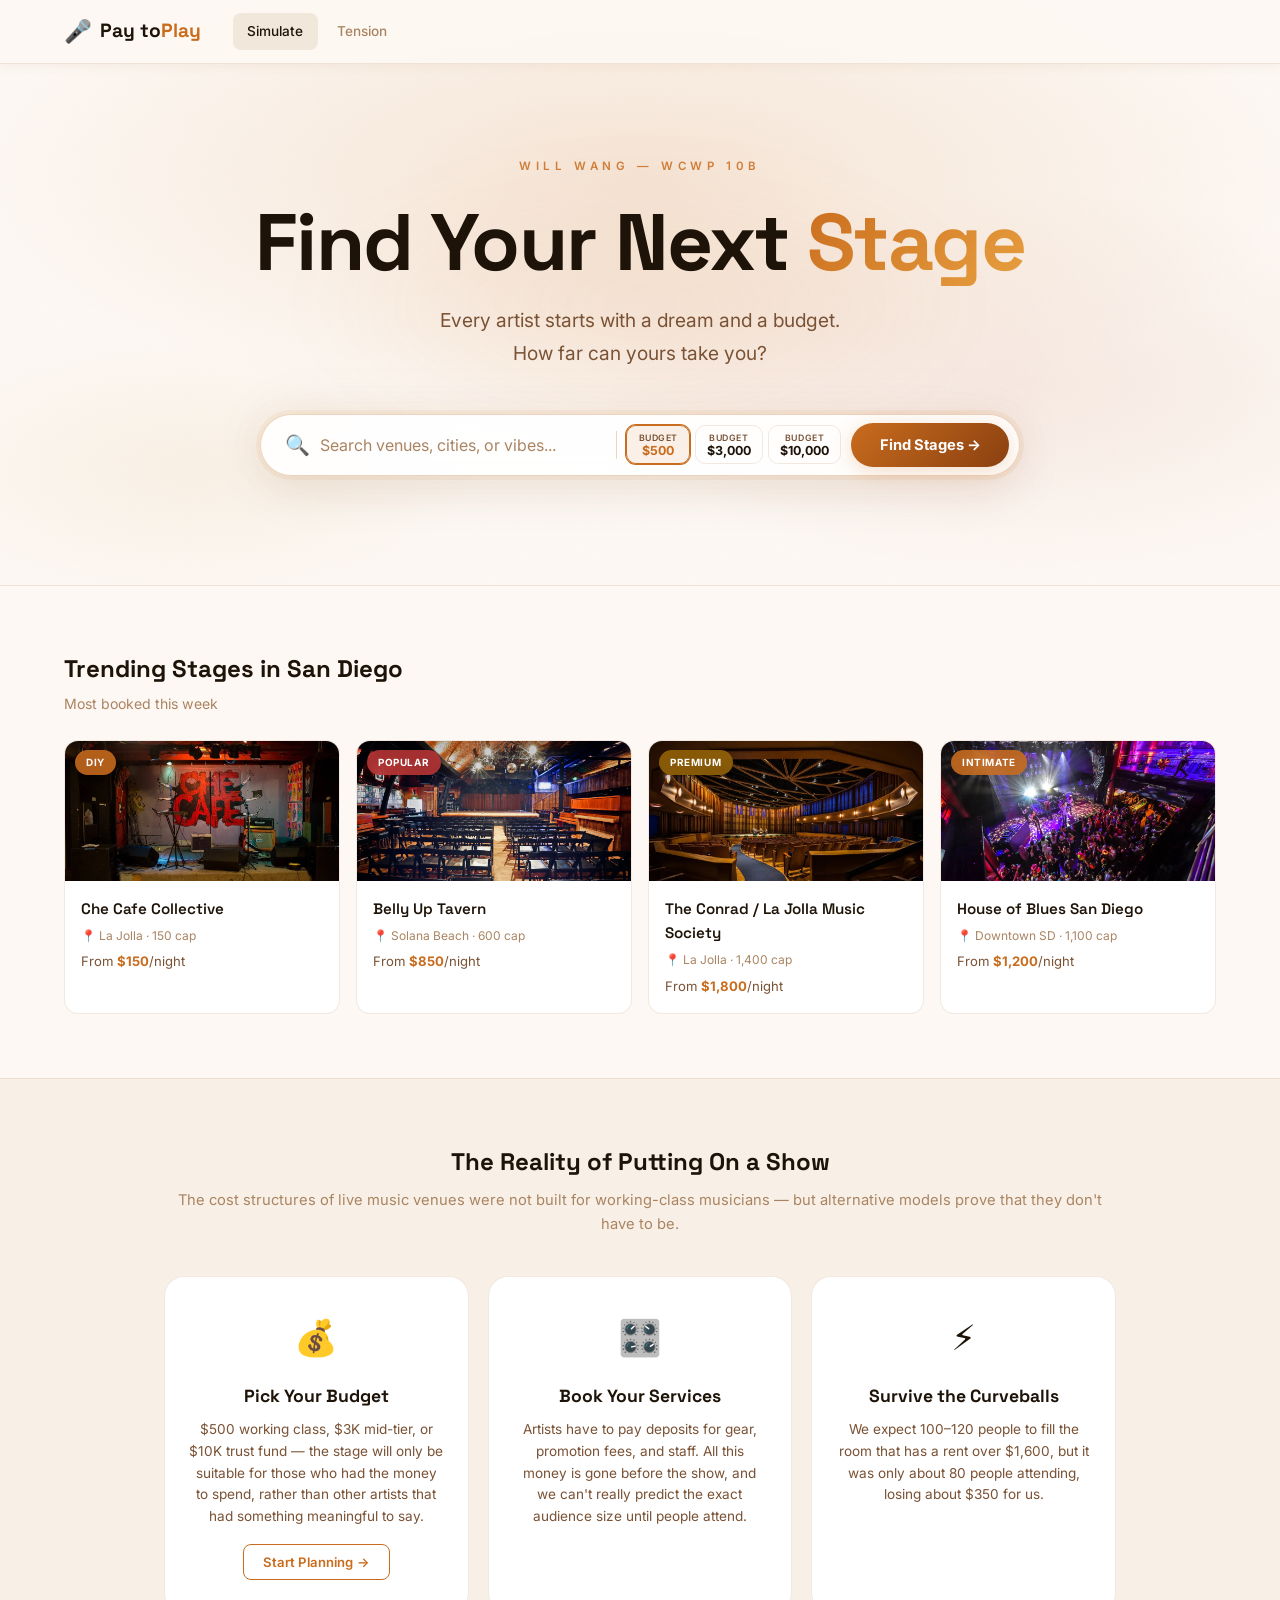
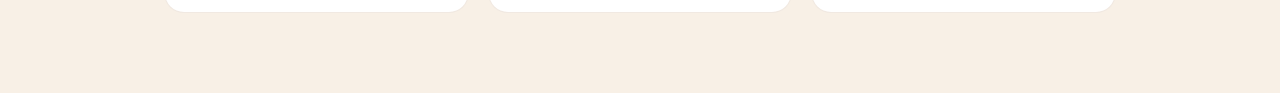
==== commit 55d8cc36: "Rebrand to Pay to Play, add essay content, bug fixes - Rename site from StageFinder to Pay to Play -" ====
--- a/index.html
+++ b/index.html
@@ -5,8 +5,8 @@
     <meta charset="UTF-8">
     <meta name="viewport" content="width=device-width, initial-scale=1.0">
     <meta name="description"
-        content="StageFinder — Find your next stage. An interactive budget experience exploring the economics of live music.">
-    <title>StageFinder — Find Your Stage</title>
+        content="Pay to Play — An interactive budget experience exploring the economics of live music in San Diego.">
+    <title>Pay to Play — Will Wang WCWP10B</title>
     <link rel="preconnect" href="https://fonts.googleapis.com">
     <link rel="preconnect" href="https://fonts.gstatic.com" crossorigin>
     <link
@@ -22,11 +22,10 @@
         <div class="nav-inner">
             <a href="#" class="nav-logo">
                 <span class="logo-icon">🎤</span>
-                <span class="logo-text">Stage<span class="logo-accent">Finder</span></span>
+                <span class="logo-text">Pay to<span class="logo-accent">Play</span></span>
             </a>
             <div class="nav-links">
-                <a href="#" class="nav-link active" id="nav-find">Find Stages</a>
-                <a href="#" class="nav-link" id="nav-artists">For Artists</a>
+                <a href="#" class="nav-link active" id="nav-find">Simulate</a>
                 <a href="#" class="nav-link" id="nav-tension">Tension</a>
             </div>
         </div>
@@ -66,7 +65,6 @@
                     <button id="btn-search" class="search-cta">Find Stages →</button>
                 </div>
 
-                <!-- Venue type pills -->
             </div>
         </div>
 
@@ -128,25 +126,29 @@
         <div class="how-section">
             <div class="how-inner">
                 <h2 class="how-title">The Reality of Putting On a Show</h2>
-                <p class="how-subtitle">It's not just about the music. It's about the money, the time, and the hustle.
-                </p>
+                <p class="how-subtitle">The cost structures of live music venues were not built for working-class
+                    musicians — but alternative models prove that they don't have to be.</p>
                 <div class="how-grid">
                     <div class="how-card">
                         <div class="how-emoji">💰</div>
                         <h3>Pick Your Budget</h3>
-                        <p>$500 working class, $3K mid-tier, or $10K trust fund — your budget shapes every decision.</p>
+                        <p>$500 working class, $3K mid-tier, or $10K trust fund — the stage will only be suitable for
+                            those who had the money to spend, rather than other artists that had something meaningful to
+                            say.</p>
                         <button class="btn btn-outline" id="btn-start">Start Planning →</button>
                     </div>
                     <div class="how-card">
                         <div class="how-emoji">🎛️</div>
                         <h3>Book Your Services</h3>
-                        <p>Venue, gear, transport, promotion, staff — each choice costs money AND time.</p>
+                        <p>Artists have to pay deposits for gear, promotion fees, and staff. All this money is gone
+                            before the show, and we can't really predict the exact audience size until people attend.
+                        </p>
                     </div>
                     <div class="how-card">
                         <div class="how-emoji">⚡</div>
                         <h3>Survive the Curveballs</h3>
-                        <p>Life happens. Amps blow fuses, drummers break down, promoters short you. Can you handle it?
-                        </p>
+                        <p>We expect 100–120 people to fill the room that has a rent over $1,600, but it was only about
+                            80 people attending, losing about $350 for us.</p>
                     </div>
                 </div>
             </div>
@@ -206,7 +208,7 @@
                             <div id="sidebar-bar" class="sidebar-bar-fill" style="width: 0%"></div>
                         </div>
                         <div class="sidebar-meter-labels">
-                            <span>0%</span>
+                            <span>Budget used</span>
                             <span id="sidebar-pct">0%</span>
                         </div>
                     </div>
@@ -230,77 +232,6 @@
                 <div id="categories-container" class="categories-grid"></div>
             </main>
 
-        </div>
-    </section>
-
-    <!-- ===== SCREEN: FOR ARTISTS ===== -->
-    <section id="screen-for-artists" class="screen">
-        <div class="info-page">
-            <div class="info-page-hero">
-                <div class="hero-bg"></div>
-                <div class="noise-overlay"></div>
-                <div class="info-page-hero-content">
-                    <span class="info-page-eyebrow">🎸 For Artists</span>
-                    <h1 class="info-page-title">Built for the <span class="accent-gradient">Working Musician</span></h1>
-                    <p class="info-page-subtitle">Tools, resources, and community for artists navigating the real
-                        economics of live performance — at every level.</p>
-                    <button class="btn btn-ghost" id="btn-back-artists">← Back to StageFinder</button>
-                </div>
-            </div>
-            <div class="info-page-body">
-                <div class="info-section">
-                    <h2 class="info-section-title">Your Journey</h2>
-                    <div class="info-cards">
-                        <div class="info-card">
-                            <div class="info-card-icon">🎸</div>
-                            <h3>Artist Profiles</h3>
-                            <p>Showcase your sound, history, and upcoming shows in one place. Venues and promoters can
-                                find you directly — no middleman required.</p>
-                            <span class="info-card-tag">Coming Soon</span>
-                        </div>
-                        <div class="info-card">
-                            <div class="info-card-icon">📅</div>
-                            <h3>Tour Planning Tools</h3>
-                            <p>Map out your next run — routing, budgeting, and venue outreach. Stop guessing, start
-                                building a real itinerary that works for your budget.</p>
-                            <span class="info-card-tag">Coming Soon</span>
-                        </div>
-                        <div class="info-card">
-                            <div class="info-card-icon">💸</div>
-                            <h3>Budget Calculator</h3>
-                            <p>Know your real costs before you commit to a show date. Venue deposit, gear rental,
-                                transport, promo — it all adds up. Stop finding out the hard way.</p>
-                            <span class="info-card-tag">Try It Now</span>
-                        </div>
-                    </div>
-                </div>
-                <div class="info-section">
-                    <h2 class="info-section-title">Resources</h2>
-                    <div class="info-cards">
-                        <div class="info-card">
-                            <div class="info-card-icon">📖</div>
-                            <h3>The Indie Artist Guide</h3>
-                            <p>From DIY basement gigs to mid-size halls — a practical, unromantic handbook for artists
-                                who are figuring it out without a label or a trust fund.</p>
-                            <span class="info-card-tag">Coming Soon</span>
-                        </div>
-                        <div class="info-card">
-                            <div class="info-card-icon">🤝</div>
-                            <h3>Promoter Network</h3>
-                            <p>Connect with local bookers, promoters, and venue managers in the San Diego scene. Real
-                                contacts, real relationships, no gatekeeping.</p>
-                            <span class="info-card-tag">Coming Soon</span>
-                        </div>
-                        <div class="info-card">
-                            <div class="info-card-icon">📊</div>
-                            <h3>Revenue Breakdown Tool</h3>
-                            <p>Door splits, merch margins, streaming fractions — understand where every dollar goes and
-                                what you actually take home after a show.</p>
-                            <span class="info-card-tag">Coming Soon</span>
-                        </div>
-                    </div>
-                </div>
-            </div>
         </div>
     </section>
 
@@ -313,33 +244,34 @@
                 <div class="info-page-hero-content">
                     <span class="info-page-eyebrow">⚡ Tension</span>
                     <h1 class="info-page-title">The Cost of <span class="accent-gradient">Playing Live</span></h1>
-                    <p class="info-page-subtitle">A WCWP 10B research project exploring what it actually takes to put on
-                        a show in San Diego — and why your zip code, your day job, and your bank account determine
-                        everything.</p>
-                    <button class="btn btn-ghost" id="btn-back-tension">← Back to StageFinder</button>
+                    <p class="info-page-subtitle">After losing money four consecutive times trying to host my own shows,
+                        I started asking a question I could not understand: why is it so hard for musicians to get on a
+                        stage without getting broke first?</p>
+                    <button class="btn btn-ghost" id="btn-back-tension">← Back to Pay to Play</button>
                 </div>
             </div>
             <div class="info-page-body">
                 <div class="info-section">
-                    <h2 class="info-section-title">The Simulation</h2>
+                    <h2 class="info-section-title">The Problem</h2>
                     <div class="info-cards">
                         <div class="info-card">
-                            <div class="info-card-icon">🔍</div>
-                            <h3>Search &amp; Discover</h3>
-                            <p>Filter real San Diego venues by capacity, cost, and vibe. Every search reveals a
-                                different reality depending on your budget tier.</p>
-                        </div>
-                        <div class="info-card">
-                            <div class="info-card-icon">⚡</div>
-                            <h3>Simulate Your Show</h3>
-                            <p>Choose your services, watch your budget drain, survive the curveballs. This is what show
-                                day actually looks like — before and after things go wrong.</p>
-                        </div>
-                        <div class="info-card">
-                            <div class="info-card-icon">📊</div>
-                            <h3>Compare Tiers</h3>
-                            <p>See the same show through three different financial realities. The music is the same. The
-                                experience — and the stakes — couldn't be more different.</p>
+                            <div class="info-card-icon">💸</div>
+                            <h3>Money Gone Before the Show</h3>
+                            <p>Artists have to pay deposits for gear, promotion fees, and staff. All this money is gone
+                                before the show, and we can't really predict the exact audience size until people attend
+                                the show.</p>
+                        </div>
+                        <div class="info-card">
+                            <div class="info-card-icon">📉</div>
+                            <h3>80 People, $350 Lost</h3>
+                            <p>We expect 100–120 people to fill the room that has a rent over $1,600, but it was only
+                                about 80 people attending, losing about $350 for us.</p>
+                        </div>
+                        <div class="info-card">
+                            <div class="info-card-icon">🚫</div>
+                            <h3>Genuinely Prohibitive</h3>
+                            <p>For a local or emerging artist without a large fan base, these conditions are not just
+                                inconvenient; they are genuinely prohibitive.</p>
                         </div>
                     </div>
                 </div>
@@ -347,22 +279,25 @@
                     <h2 class="info-section-title">The Research</h2>
                     <div class="info-cards">
                         <div class="info-card">
-                            <div class="info-card-icon">🎓</div>
-                            <h3>WCWP 10B Research</h3>
-                            <p>An interactive study on the economic barriers facing working class musicians in San Diego
-                                — who gets to perform, who doesn't, and why the gap keeps growing.</p>
-                        </div>
-                        <div class="info-card">
-                            <div class="info-card-icon">🗺️</div>
-                            <h3>San Diego Scene</h3>
-                            <p>The local music ecosystem — from the Che Cafe to the Conrad — and what the survival of
-                                each venue says about access, community, and money in live music.</p>
-                        </div>
-                        <div class="info-card">
-                            <div class="info-card-icon">🏚️</div>
-                            <h3>DIY or Die</h3>
-                            <p>When you can't afford a booker, a manager, or a sound engineer, you become all three.
-                                What does that labor actually cost, and who's paying for it?</p>
+                            <div class="info-card-icon">🍺</div>
+                            <h3>Belly Up Tavern</h3>
+                            <p>What stayed with me long after our conversation was the fundamental shift in who absorbs
+                                the financial risk of an event that didn't sell well. The venue's overhead did not
+                                change
+                                because Spotify, Apple Music, or Deezer exist.</p>
+                        </div>
+                        <div class="info-card">
+                            <div class="info-card-icon">✊</div>
+                            <h3>Che Cafe, UCSD</h3>
+                            <p>Maddie described the Che not just as a music venue but as a proof of the concept of
+                                community-driven space, not a profit-driven business.</p>
+                        </div>
+                        <div class="info-card">
+                            <div class="info-card-icon">🎭</div>
+                            <h3>The Conrad</h3>
+                            <p>The Conrad had actually doubled both audience and revenue, because the people finding
+                                their artists online were genuine fans who had discovered a specific performer, followed
+                                their work, and traveled specifically to see them live.</p>
                         </div>
                     </div>
                 </div>
--- a/style.css
+++ b/style.css
@@ -1,5 +1,5 @@
 /* ================================================
-   StageFinder — V3  •  Venue-Booking Platform
+   Pay to Play — V3  •  Venue-Booking Platform
    Light warm linen & amber aesthetic
    ================================================ */
 
@@ -166,6 +166,7 @@
     left: 50%;
     transform: translateX(-50%);
     width: 520px;
+    max-width: calc(100vw - 2rem);
     background: rgba(255, 252, 248, 0.98);
     backdrop-filter: blur(24px);
     -webkit-backdrop-filter: blur(24px);
@@ -603,7 +604,7 @@
 
 .search-cta:hover {
     transform: scale(1.04) translateY(-1px);
-    animation: none;
+    animation-play-state: paused;
     box-shadow: 0 8px 35px rgba(201, 108, 30, .55);
 }
 
@@ -706,27 +707,28 @@
     position: absolute;
     top: .6rem;
     left: .6rem;
-    background: var(--surface-alt);
-    color: var(--text-mid);
-    font-size: .63rem;
-    font-weight: 700;
-    padding: .2rem .6rem;
+    background: rgba(201, 108, 30, .88);
+    color: #fff;
+    font-size: .62rem;
+    font-weight: 700;
+    padding: .28rem .72rem;
     border-radius: 50px;
     text-transform: uppercase;
-    letter-spacing: .04em;
-    border: 1px solid var(--border);
+    letter-spacing: .06em;
+    border: none;
+    backdrop-filter: blur(6px);
+    -webkit-backdrop-filter: blur(6px);
+    box-shadow: 0 1px 6px rgba(0, 0, 0, .18);
 }
 
 .venue-badge.hot {
-    background: var(--accent-soft);
-    color: var(--accent);
-    border-color: rgba(201, 108, 30, .25);
+    background: rgba(186, 54, 54, .88);
+    color: #fff;
 }
 
 .venue-badge.premium {
-    background: rgba(212, 168, 67, .12);
-    color: var(--gold);
-    border-color: rgba(212, 168, 67, .2);
+    background: rgba(148, 100, 8, .88);
+    color: #fff;
 }
 
 .venue-card-body {
@@ -995,7 +997,7 @@
     height: 100%;
     border-radius: 50px;
     background: linear-gradient(90deg, var(--blue), var(--accent));
-    transition: width .5s ease, background .4s;
+    transition: width .5s ease, background .5s ease;
 }
 
 .sidebar-bar-fill.warning {
@@ -2391,6 +2393,160 @@
     line-height: 1.5;
 }
 
+/* ---------- Calendar Day View (A Day in Your Life) ---------- */
+.cal-legend {
+    display: flex;
+    flex-wrap: wrap;
+    gap: .35rem 1.1rem;
+    margin-bottom: 1rem;
+}
+
+.cal-legend-item {
+    display: flex;
+    align-items: center;
+    gap: .4rem;
+    font-size: .74rem;
+    font-weight: 500;
+    color: var(--text-mid);
+}
+
+.cal-legend-dot {
+    width: 11px;
+    height: 11px;
+    border-radius: 3px;
+    flex-shrink: 0;
+}
+
+.cal-wrapper {
+    display: flex;
+    border: 1px solid var(--border);
+    border-radius: var(--radius-sm);
+    overflow: hidden;
+}
+
+.cal-time-col {
+    position: relative;
+    width: 52px;
+    flex-shrink: 0;
+    background: var(--bg-elevated);
+    border-right: 1px solid var(--border);
+}
+
+.cal-hour-row {
+    position: absolute;
+    left: 0;
+    right: 0;
+    pointer-events: none;
+}
+
+.cal-hour-label {
+    display: block;
+    font-size: .59rem;
+    font-weight: 600;
+    color: var(--text-dim);
+    text-align: right;
+    padding: 3px 7px 0 0;
+    white-space: nowrap;
+    line-height: 1;
+}
+
+.cal-events-col {
+    position: relative;
+    flex: 1;
+    background: var(--surface);
+}
+
+.cal-gridline {
+    position: absolute;
+    left: 0;
+    right: 0;
+    height: 1px;
+    background: var(--border);
+    pointer-events: none;
+}
+
+.cal-block {
+    position: absolute;
+    left: 5px;
+    right: 5px;
+    border-radius: 7px;
+    padding: 7px 8px 0;
+    overflow: hidden;
+    display: flex;
+    flex-direction: row;
+    align-items: flex-start;
+    gap: .35rem;
+    white-space: nowrap;
+    transition: filter .15s ease, box-shadow .15s ease;
+}
+
+.cal-block:hover {
+    filter: brightness(.95);
+    box-shadow: 0 2px 10px rgba(100, 55, 15, .13);
+    z-index: 2;
+}
+
+.cal-block-icon {
+    font-size: .85rem;
+    line-height: 1.25;
+    flex-shrink: 0;
+}
+
+.cal-block-time {
+    font-size: .69rem;
+    font-weight: 700;
+    letter-spacing: .01em;
+    flex-shrink: 0;
+    line-height: 1.25;
+}
+
+.cal-block-sep {
+    font-size: .65rem;
+    flex-shrink: 0;
+    opacity: .45;
+    line-height: 1.25;
+}
+
+.cal-block-text {
+    font-size: .69rem;
+    line-height: 1.25;
+    overflow: hidden;
+    text-overflow: ellipsis;
+    white-space: nowrap;
+    min-width: 0;
+}
+
+/* Block color variants */
+.cal-block--perf {
+    background: rgba(201, 108, 30, .14);
+    border: 1.5px solid rgba(201, 108, 30, .36);
+    color: #7a3e08;
+}
+
+.cal-block--work {
+    background: rgba(110, 85, 60, .09);
+    border: 1.5px solid rgba(110, 85, 60, .22);
+    color: var(--text-mid);
+}
+
+.cal-block--prep {
+    background: rgba(184, 120, 55, .11);
+    border: 1.5px solid rgba(184, 120, 55, .30);
+    color: #6b4418;
+}
+
+.cal-block--rest {
+    background: rgba(58, 150, 96, .10);
+    border: 1.5px solid rgba(58, 150, 96, .28);
+    color: #1e6640;
+}
+
+/* Legend dot fill colors matching blocks */
+.cal-legend-dot.cal-block--perf { background: rgba(201, 108, 30, .52); border: 1px solid rgba(201, 108, 30, .36); }
+.cal-legend-dot.cal-block--work { background: rgba(110, 85, 60, .42); border: 1px solid rgba(110, 85, 60, .22); }
+.cal-legend-dot.cal-block--prep { background: rgba(184, 120, 55, .52); border: 1px solid rgba(184, 120, 55, .30); }
+.cal-legend-dot.cal-block--rest { background: rgba(58, 150, 96, .46); border: 1px solid rgba(58, 150, 96, .28); }
+
 /* ---------- Narrative ---------- */
 .results-narrative {
     background: var(--surface-alt);
@@ -2425,7 +2581,7 @@
     width: 100%;
     height: 100%;
     pointer-events: none;
-    z-index: 9999;
+    z-index: 1000;
     overflow: hidden;
 }
 
@@ -2496,6 +2652,24 @@
 }
 
 /* ---------- Responsive ---------- */
+@media(max-width: 768px) {
+    .option-grid {
+        grid-template-columns: repeat(2, 1fr);
+    }
+
+    .results-grid {
+        grid-template-columns: repeat(2, 1fr);
+    }
+
+    .info-cards {
+        grid-template-columns: repeat(2, 1fr);
+    }
+
+    .how-grid {
+        grid-template-columns: repeat(2, 1fr);
+    }
+}
+
 @media(max-width: 900px) {
     .booking-layout {
         grid-template-columns: 1fr;
